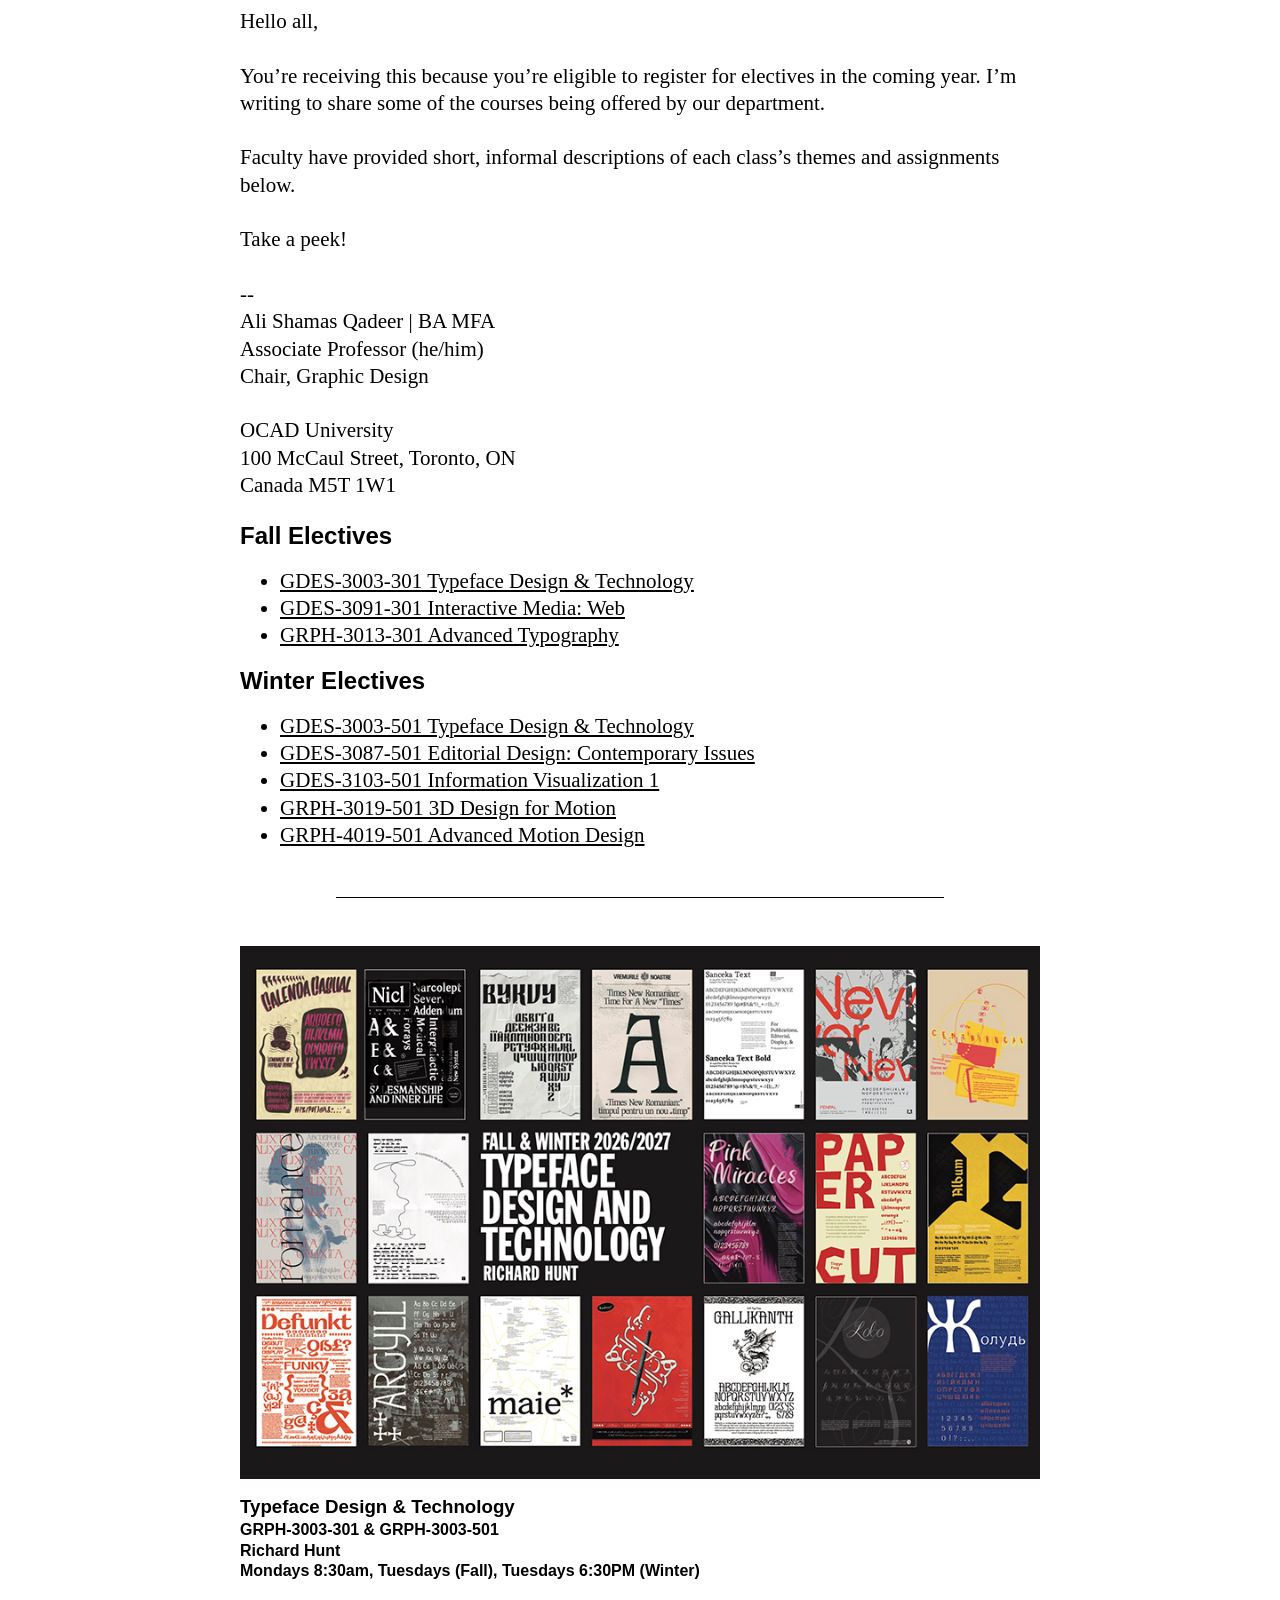
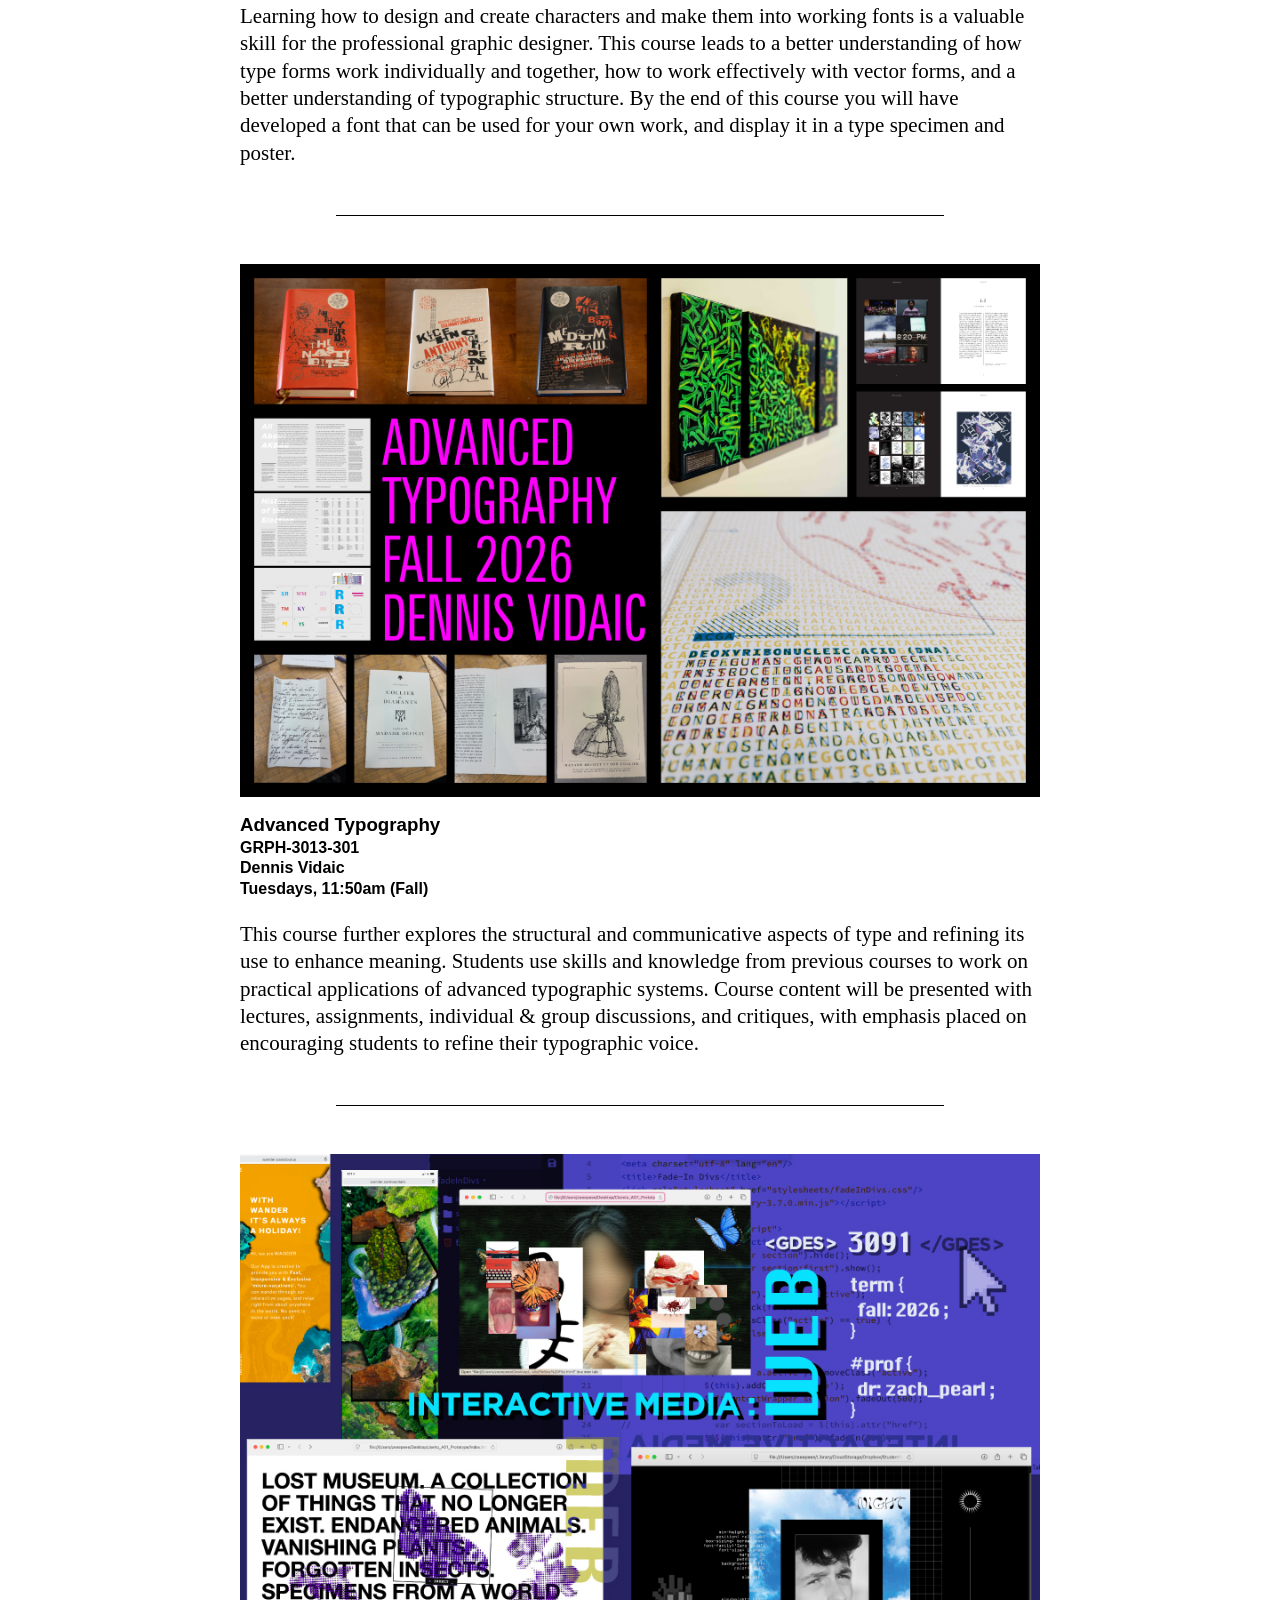
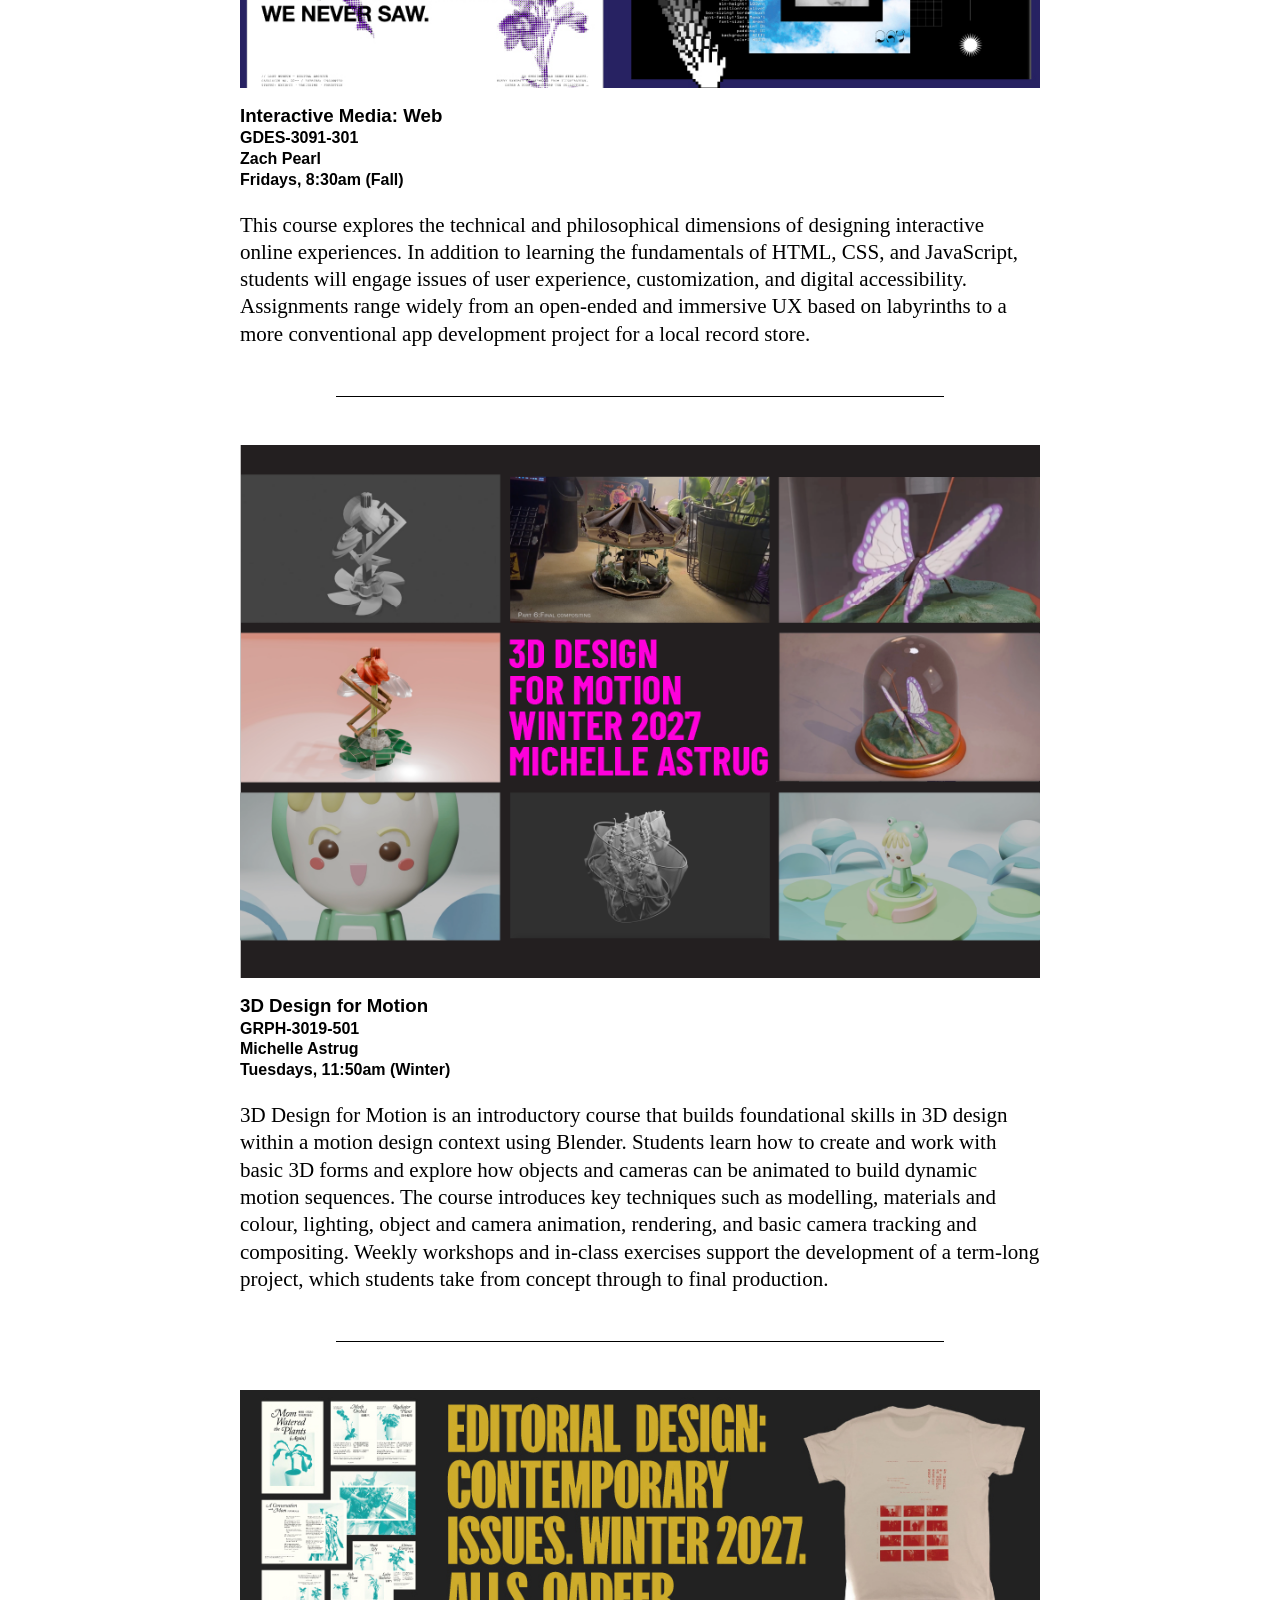
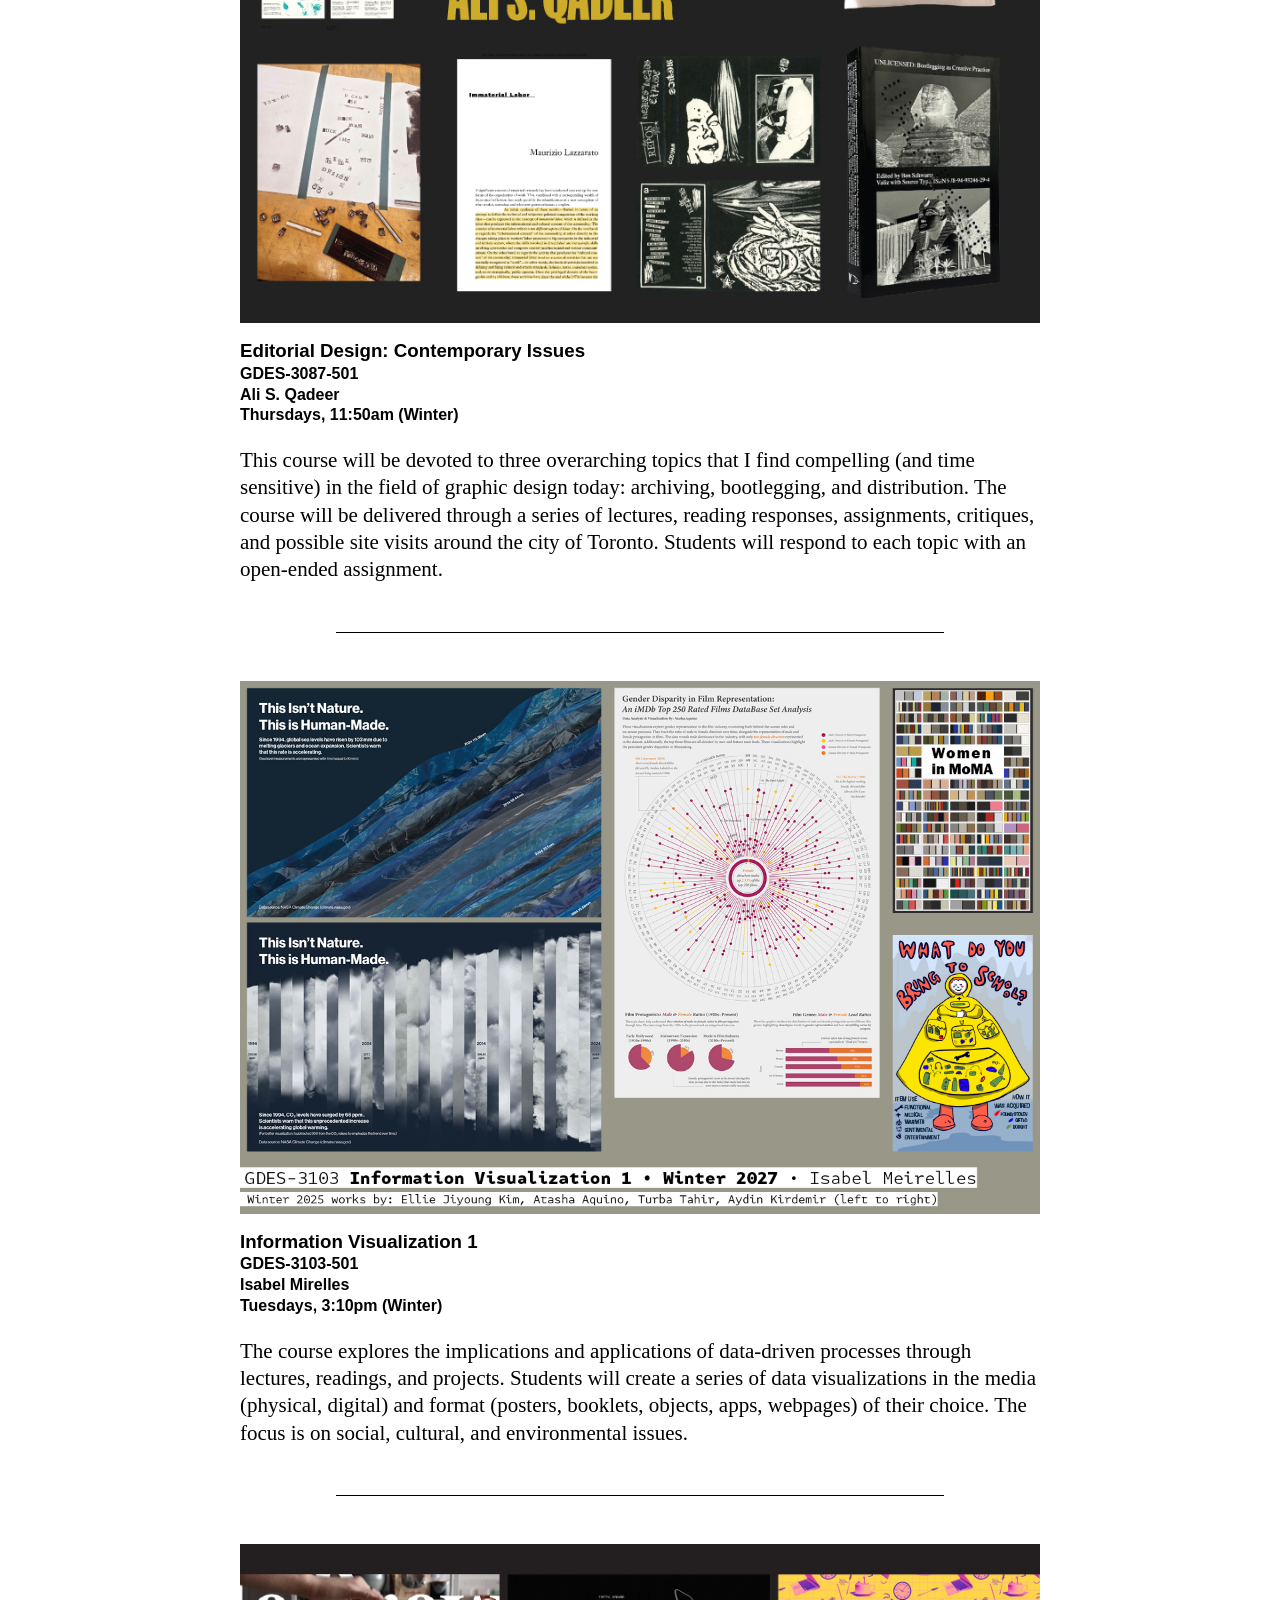
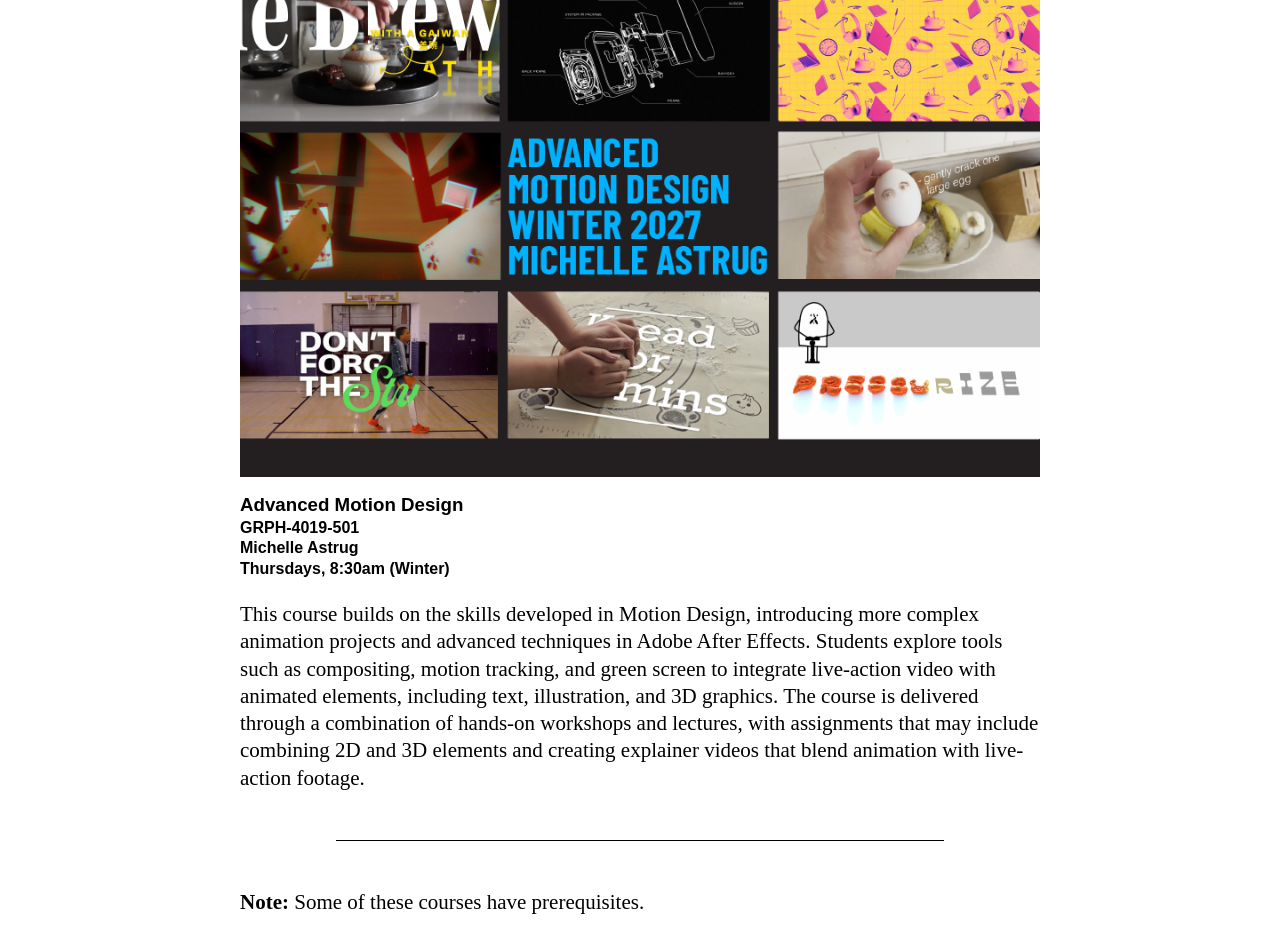
==== electives.html @ f7ad2644 "added Isabel" ====
<html>
    <head>
        <link rel="stylesheet" href="css/main.css" />
        <title>2026-7 Graphic Design Electives</title>
    </head>
    <body>
        <div class="container">
            <p>
Hello all,
<br /><br />
You’re receiving this because you’re eligible to register for electives in the coming year. I’m writing to share some of the courses being offered by our department.
<br /><br />
Faculty have provided short, informal descriptions of each class’s themes and assignments below.
<br /><br />
Take a peek!
<br /><br />
-- <br />
Ali Shamas Qadeer | BA MFA<br />
Associate Professor (he/him)<br />
Chair, Graphic Design<br />
<br />
OCAD University<br />
100 McCaul Street, Toronto, ON<br />
Canada M5T 1W1
</p>



<h2>Fall Electives</h2>
<ul>
<li><a href="#GDES-3003">GDES-3003-301 Typeface Design & Technology</a></li>
<!-- <li><a href="#GDES-3087-301">GDES-3087-301 Editorial Design: Contemporary Issues</a></li> -->
<li><a href="#GDES-3091-301">GDES-3091-301 Interactive Media: Web</a></li>
<li><a href="#GRPH-3013-301">GRPH-3013-301 Advanced Typography</a></li>
</ul>

<h2>Winter Electives</h2>
<ul>
<li><a href="#GDES-3003">GDES-3003-501 Typeface Design & Technology</a></li>
<!-- <li><a href="#GDES-3008-501">GDES-3008-501 Strategic Branding: Institution</a></li> 
--><li><a href="#GDES-3087-501">GDES-3087-501 Editorial Design: Contemporary Issues</a></li>
<!--
<li><a href="#GDES-3091-501">GDES-3091-501 Interactive Media: Web</a></li>
<li><a href="#GDES-3092-501">GDES-3092-501 Interactive Media: Space</a></li>
-->
<li><a href="#GDES-3103-501">GDES-3103-501 Information Visualization 1</a></li>

<!--
<li><a href="#GDES-S2003-501">GDES-S2003-501 Computational Dialogues</a></li>-->
<li><a href="#GRPH-3019-501">GRPH-3019-501 3D Design for Motion</a></li>
<li><a href="#GRPH-4019-501">GRPH-4019-501 Advanced Motion Design</a></li>
</ul>

<hr />

<div class="course" id="GDES-3003">
    <img src="image/GDES-3003.jpg" />
<h3>Typeface Design & Technology</h3>
<h4>GRPH-3003-301 & GRPH-3003-501</h4>
<h4>Richard Hunt</h4>
<h4>Mondays	8:30am, Tuesdays (Fall), Tuesdays 6:30PM (Winter)</h4>
<p>
Learning how to design and create characters and make them into working fonts is a valuable skill for the professional graphic designer. This course leads to a better understanding of how type forms work individually and together, how to work effectively  with vector forms, and a better understanding of typographic structure. By the end of this course you will have developed a font that can be used for your own work, and display it in a type specimen and poster. 
</p>
</div>

<hr  / >

<div class="course" id="GRPH-3013-301">
    <img src="image/GRPH-3013-301.jpg" />
<h3>Advanced Typography</h3>
<h4>GRPH-3013-301</h4>
<h4>Dennis Vidaic</h4>
<h4>Tuesdays, 11:50am (Fall)</h4>
<p>
This course further explores the structural and communicative aspects of type and refining its use to enhance meaning. Students use skills and knowledge from previous courses to work on practical applications of advanced typographic systems. Course content will be presented with lectures, assignments, individual & group discussions, and critiques, with emphasis placed on encouraging students to refine their typographic voice.
</p>
</div>

<hr  / >

<div class="course" id="GDES-3091-301">
    <img src="image/GDES-3091-301.jpg" />
<h3>Interactive Media: Web</h3>
<h4>GDES-3091-301</h4>
<h4>Zach Pearl</h4>
<h4>Fridays, 8:30am (Fall)</h4>
<p>
This course explores the technical and philosophical dimensions of designing interactive online experiences. In addition to learning the fundamentals of HTML, CSS, and JavaScript, students will engage issues of user experience, customization, and digital accessibility. Assignments range widely from an open-ended and immersive UX based on labyrinths to a more conventional app development project for a local record store.
</p>
</div>

<hr  / >

<div class="course" id="GRPH-3019-501">
    <img src="image/GRPH-3019-501.png" />
<h3>3D Design for Motion</h3>
<h4>GRPH-3019-501</h4>
<h4>Michelle Astrug</h4>
<h4>Tuesdays, 11:50am (Winter)</h4>
<p>
3D Design for Motion is an introductory course that builds foundational skills in 3D design within a motion design context using Blender. Students learn how to create and work with basic 3D forms and explore how objects and cameras can be animated to build dynamic motion sequences. The course introduces key techniques such as modelling, materials and colour, lighting, object and camera animation, rendering, and basic camera tracking and compositing. Weekly workshops and in-class exercises support the development of a term-long project, which students take from concept through to final production.
</p>
</div>

<hr  / >

<div class="course" id="GDES-3087-501">
    <img src="image/GDES-3087-501.jpg" />
<h3>Editorial Design: Contemporary Issues</h3>
<h4>GDES-3087-501</h4>
<h4>Ali S. Qadeer</h4>
<h4>Thursdays, 11:50am (Winter)</h4>
<p>
This course will be devoted to three overarching topics that I find compelling (and time sensitive) in the field of graphic design today: archiving, bootlegging, and distribution. The course will be delivered through a series of lectures, reading responses, assignments, critiques, and possible site visits around the city of Toronto. Students will respond to each topic with an open-ended assignment. 
</p>
</div>

<hr  / >


<div class="course" id="GDES-3103-501">
    <img src="image/GDES-3103-501.jpg" />
<h3>Information Visualization 1</h3>
<h4>GDES-3103-501</h4>
<h4>Isabel Mirelles</h4>
<h4>Tuesdays, 3:10pm (Winter)</h4>
<p>
The course explores the implications and applications of data-driven processes through lectures, readings, and projects. Students will create a series of data visualizations in the media (physical, digital) and format (posters, booklets, objects, apps, webpages) of their choice. The focus is on social, cultural, and environmental issues. 
</p>
</div>

<hr  / >

<div class="course" id="GRPH-4019-501">
    <img src="image/GRPH-4019-501.png" />
<h3>Advanced Motion Design</h3>
<h4>GRPH-4019-501</h4>
<h4>Michelle Astrug</h4>
<h4>Thursdays, 8:30am (Winter)</h4>
<p>
This course builds on the skills developed in Motion Design, introducing more complex animation projects and advanced techniques in Adobe After Effects. Students explore tools such as compositing, motion tracking, and green screen to integrate live-action video with animated elements, including text, illustration, and 3D graphics. The course is delivered through a combination of hands-on workshops and lectures, with assignments that may include combining 2D and 3D elements and creating explainer videos that blend animation with live-action footage.
</p>
</div>

<hr  / >



<p>
    <strong>Note:</strong> Some of these courses have prerequisites. 
</p>

        </div>
    </body>
</html>
---- css/main.css ----
body {
                font-family:"Times New Roman", serif;
                line-height:1.3;
                
            }

            a:link,
            a:visited {
                color:inherit;
            }

            a:hover, a:active {
                text-decoration: none;;
            }


            img {
                max-width:100%;
                margin-bottom:1em;
            }

            .container {
                max-width:800px;
                margin:auto;
            }

            h1, h2, h3, h4 {
                margin: 0;
                font-family:Arial, Helvetica, sans-serif
            }

            p {
                margin-bottom:1em;
                font-size:21px;
            }

            li {
                font-size:21px;
            }

            hr {
                border:none;
                border-top:1px solid #000;
                margin:3em 6em;
            }
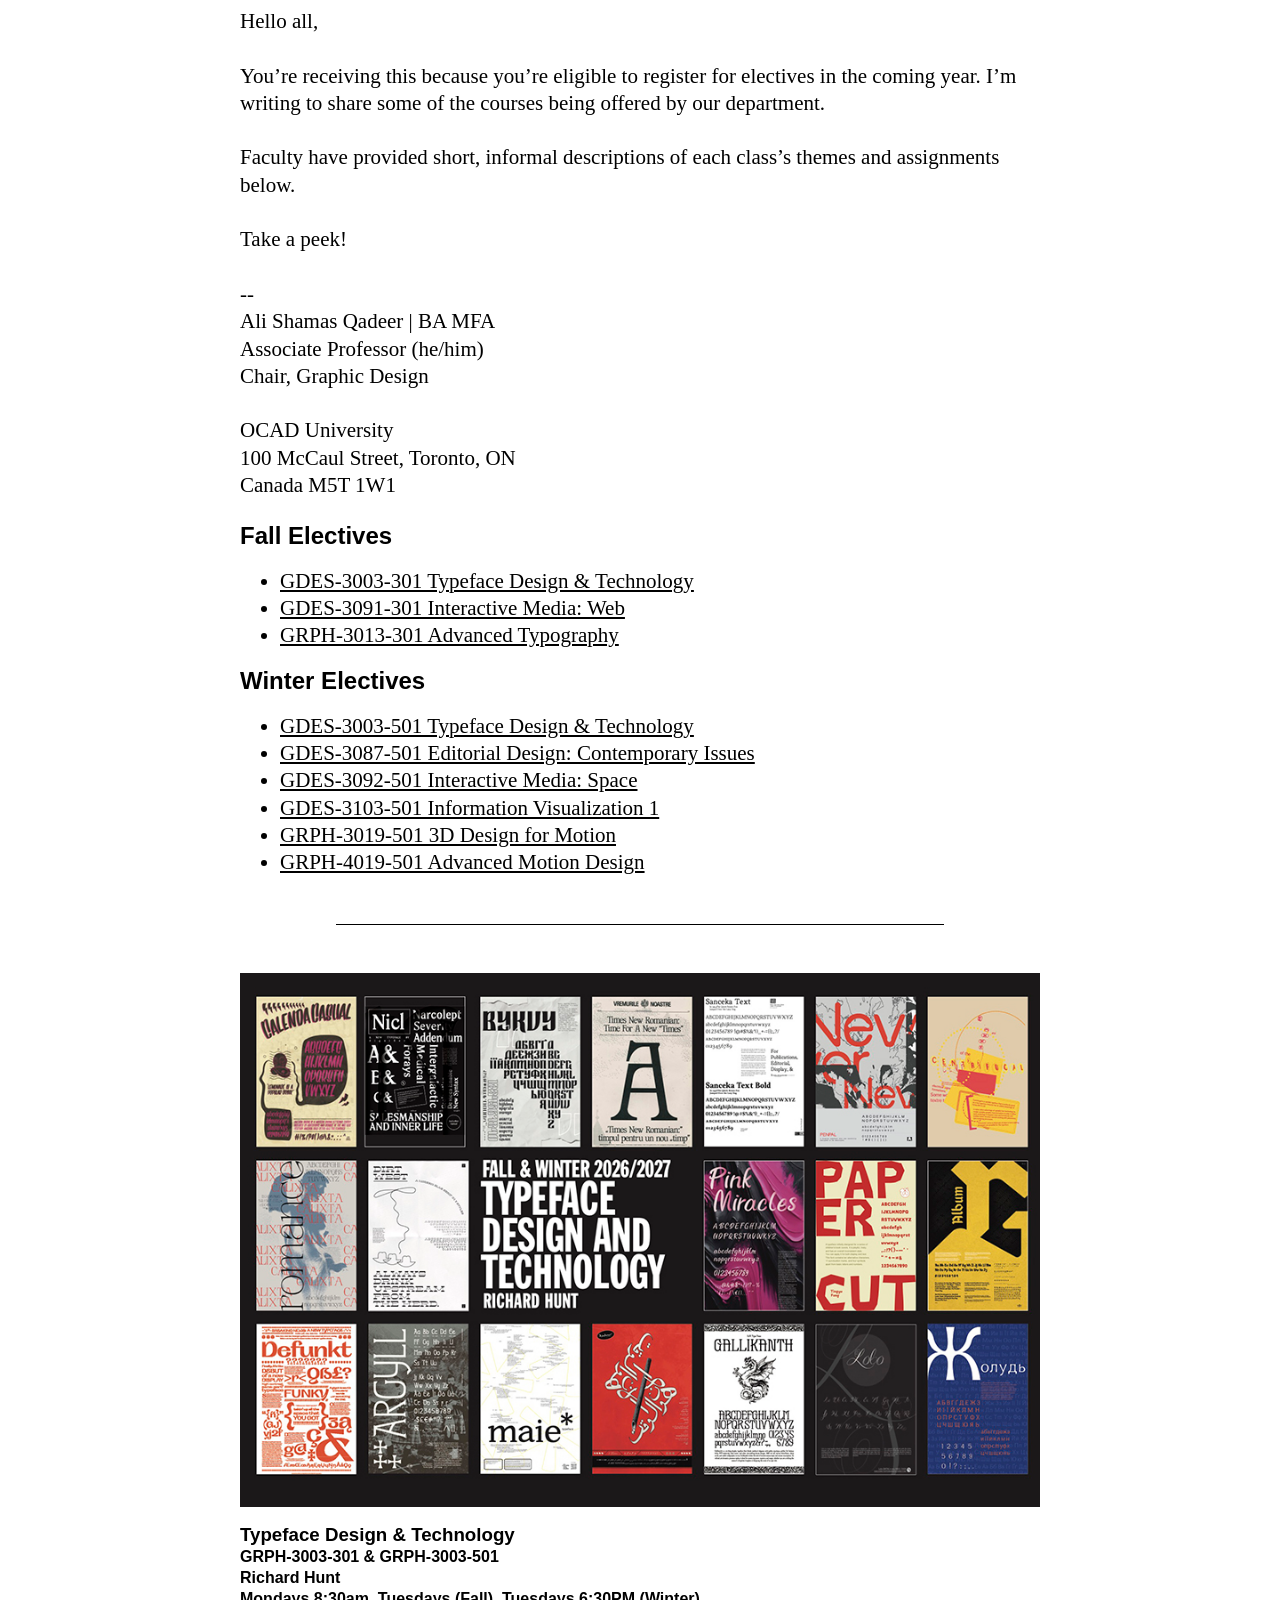
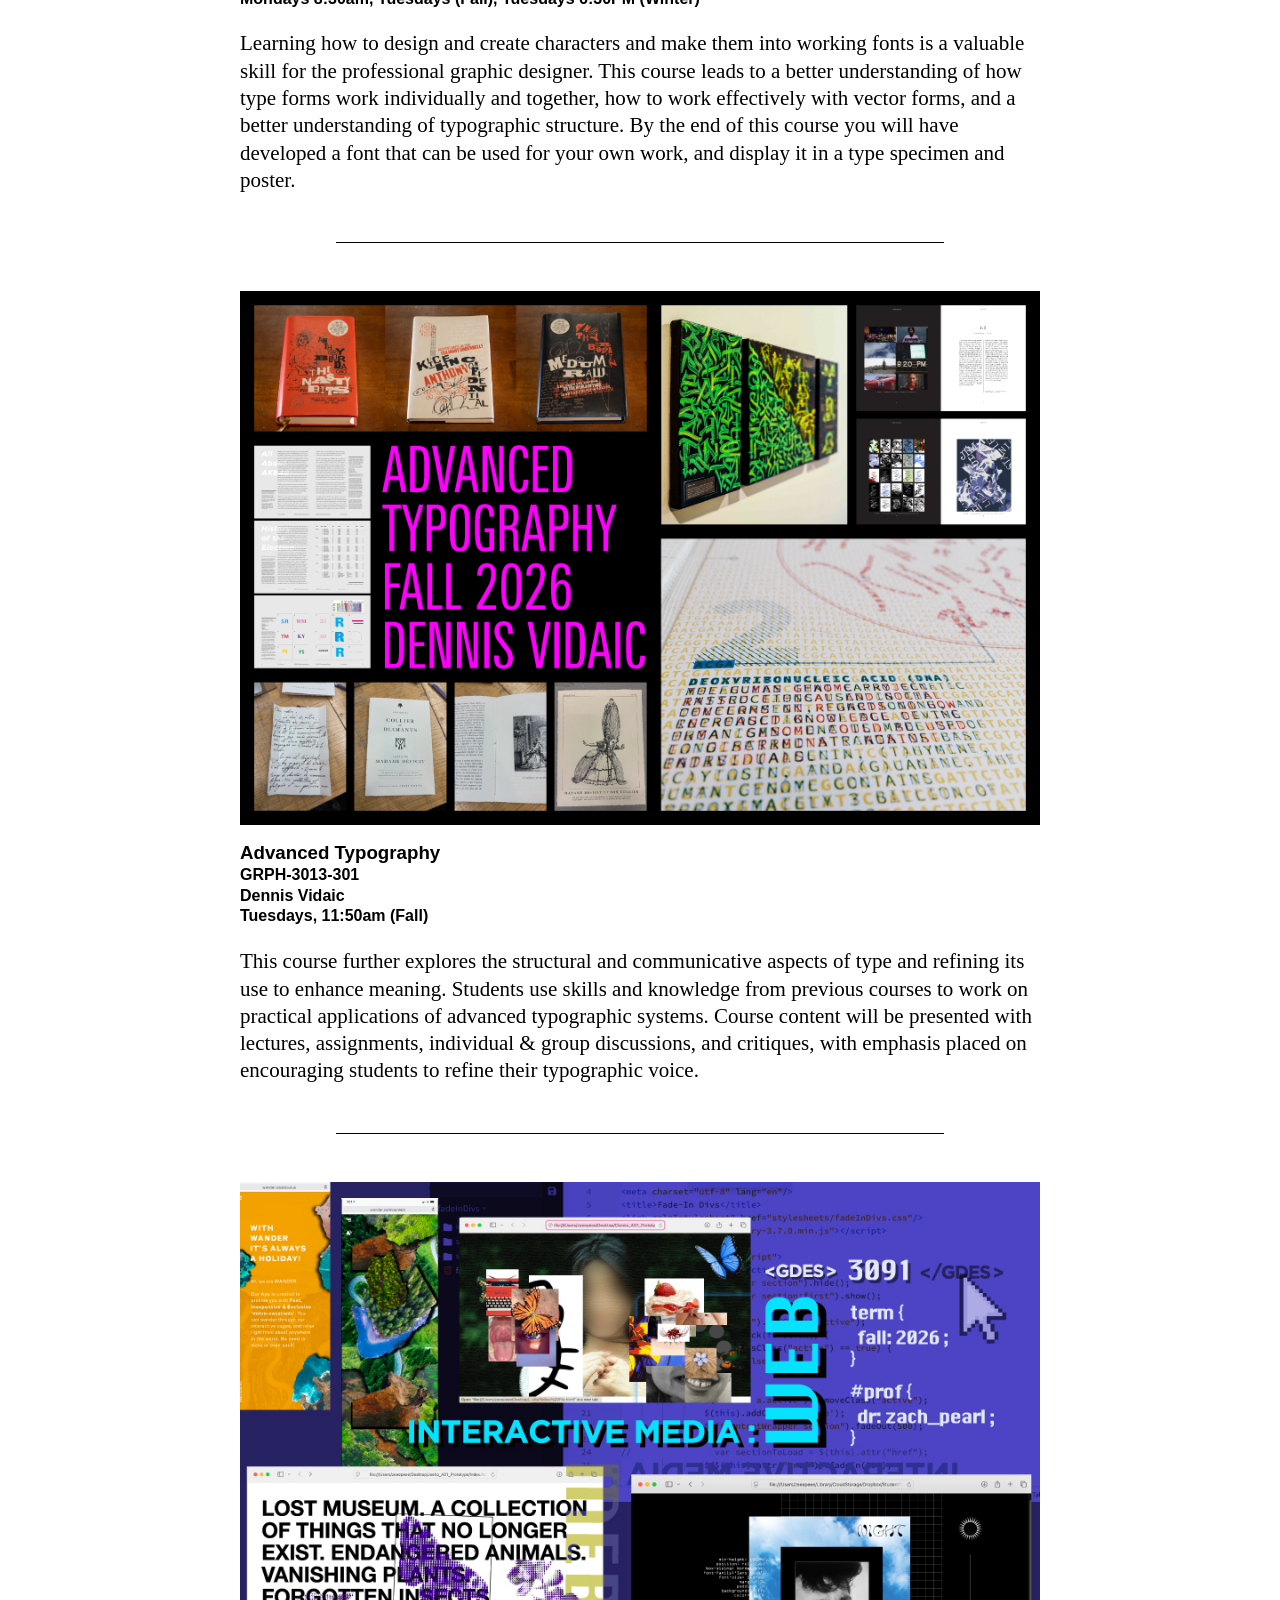
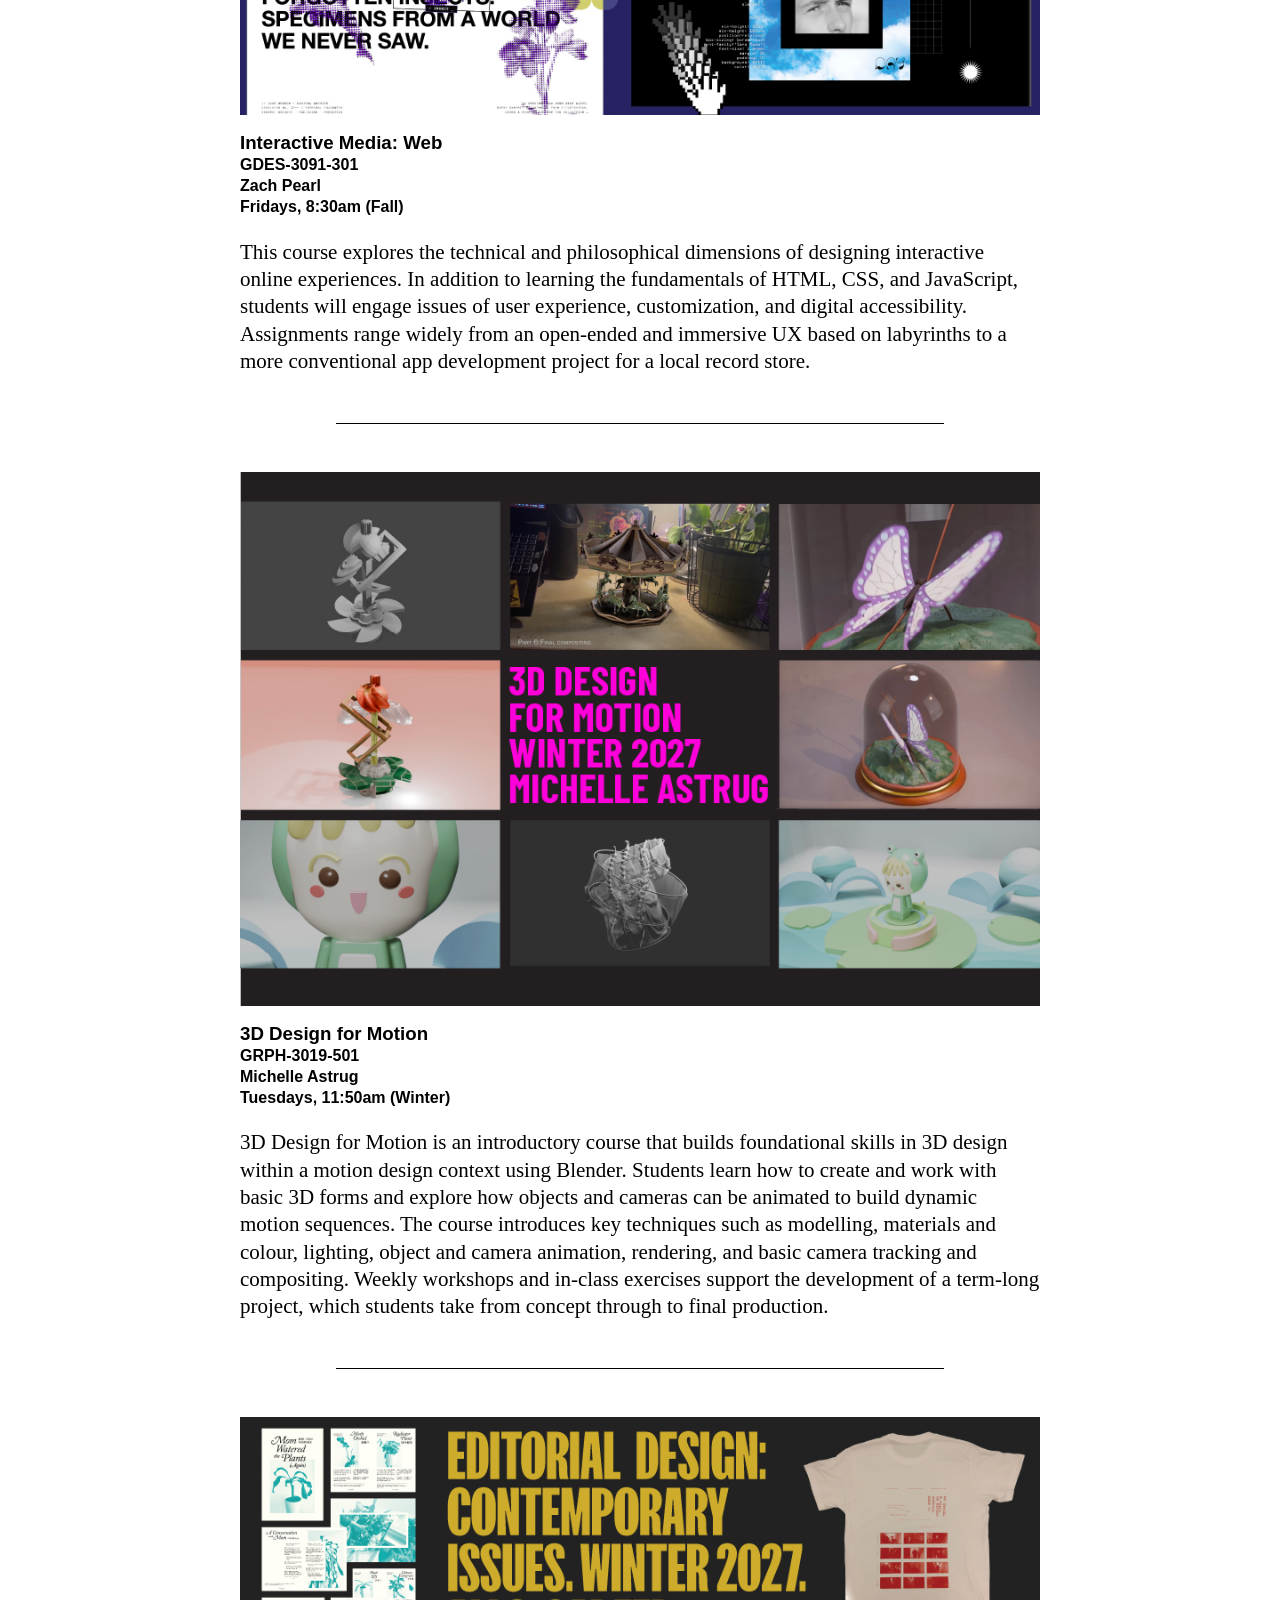
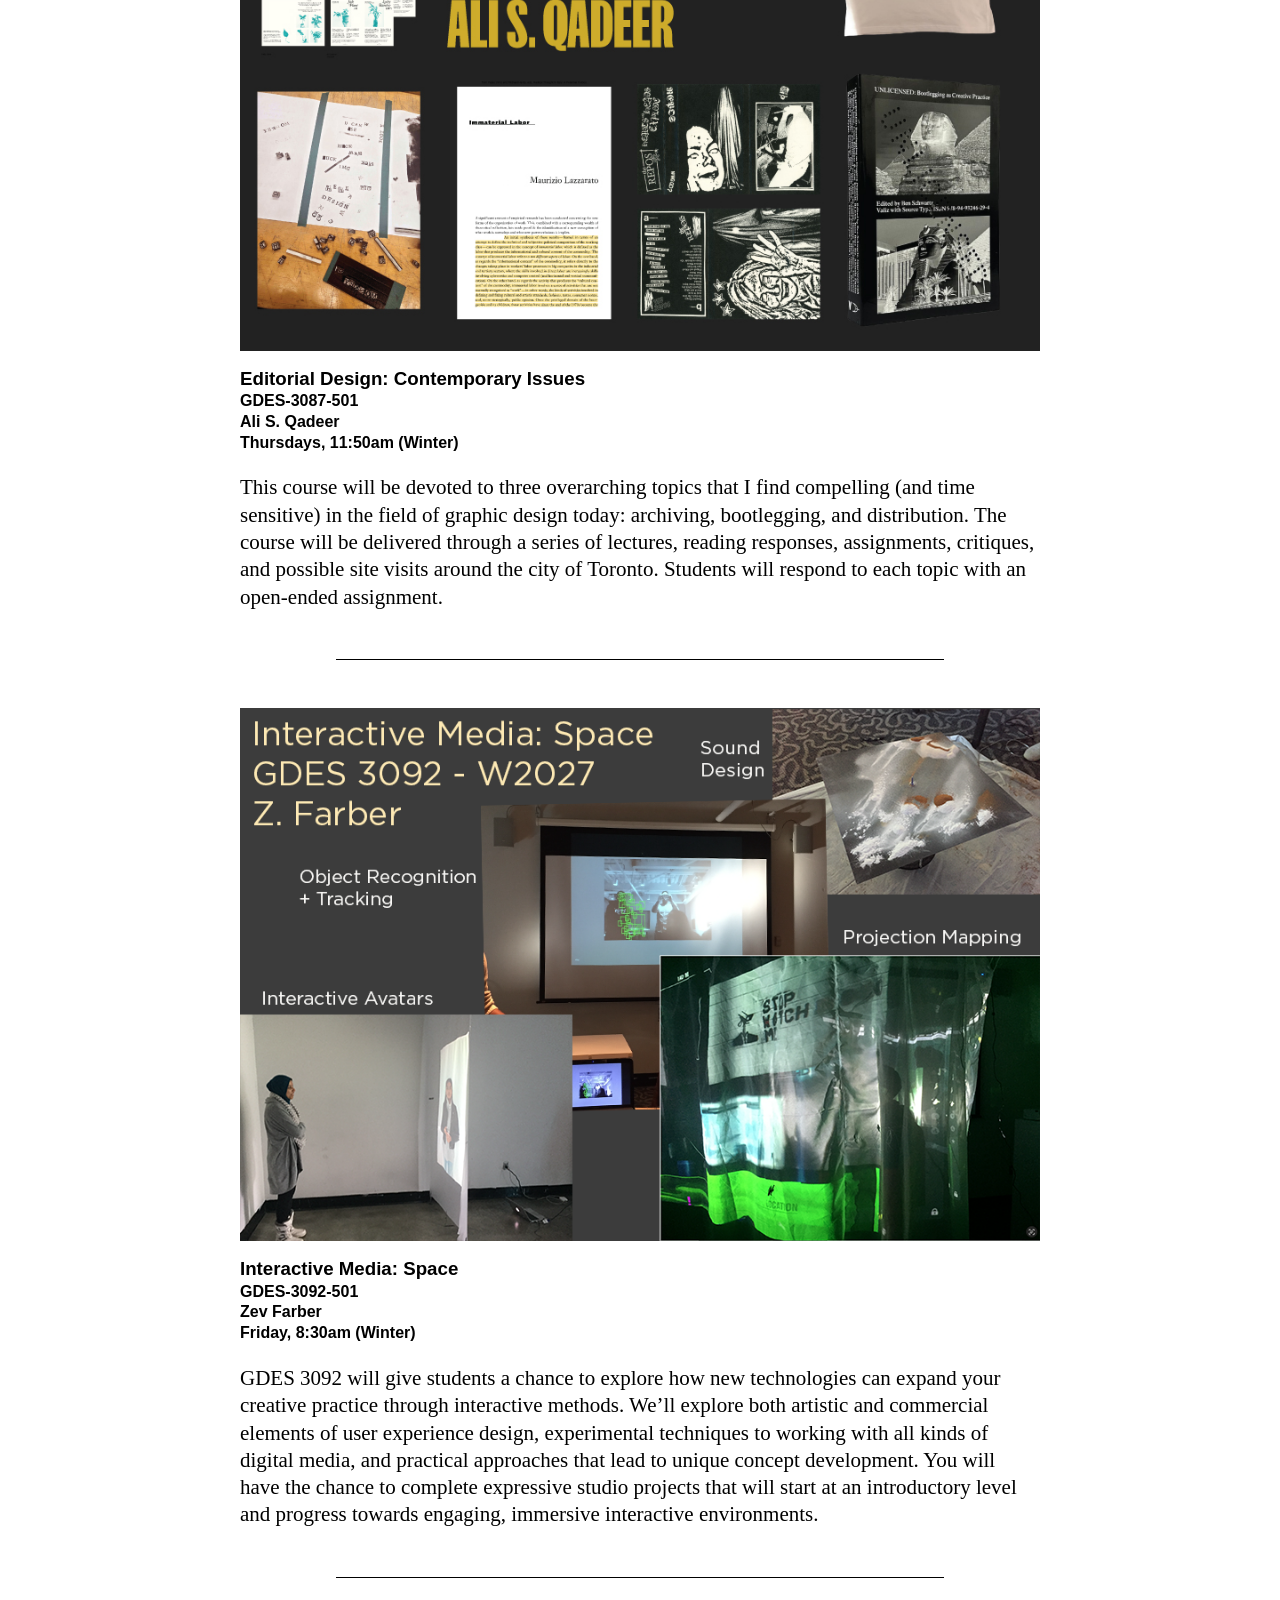
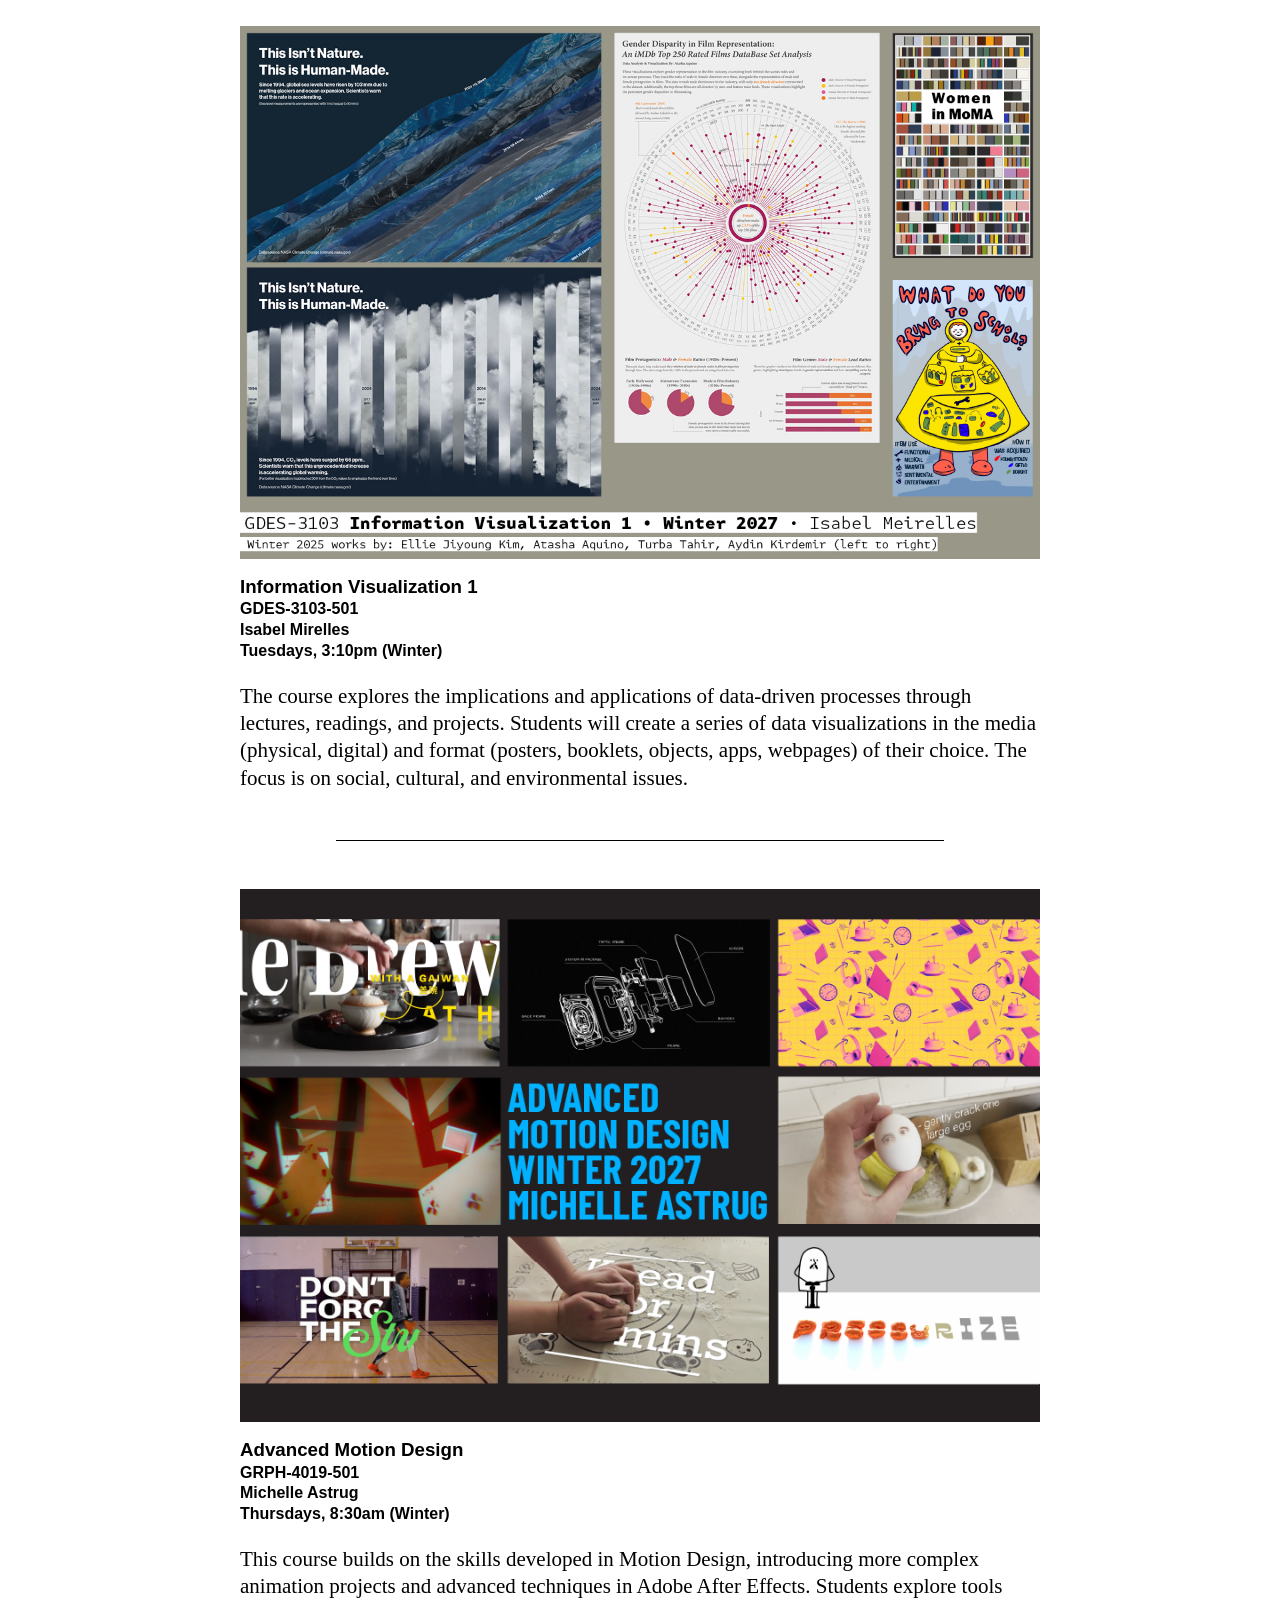
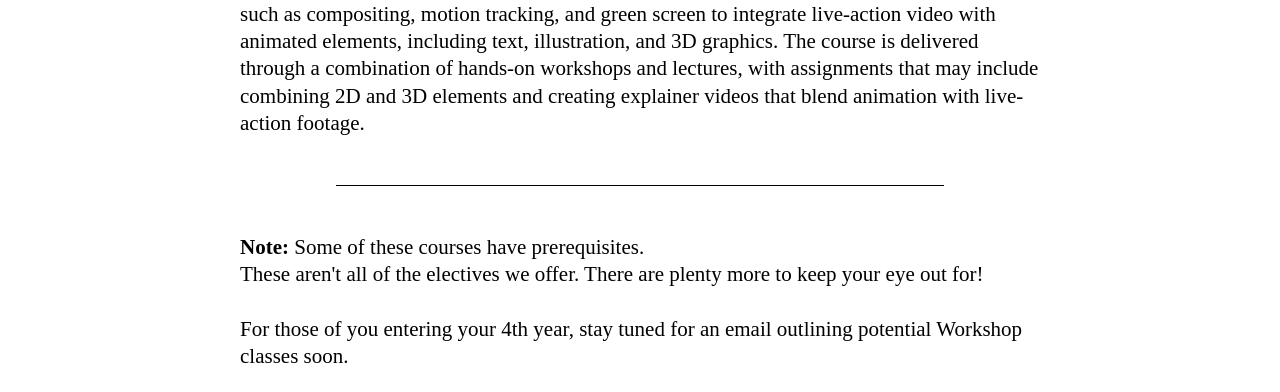
==== commit 0edfcebd: "added Zev" ====
--- a/electives.html
+++ b/electives.html
@@ -37,16 +37,15 @@
 <h2>Winter Electives</h2>
 <ul>
 <li><a href="#GDES-3003">GDES-3003-501 Typeface Design & Technology</a></li>
-<!-- <li><a href="#GDES-3008-501">GDES-3008-501 Strategic Branding: Institution</a></li> 
---><li><a href="#GDES-3087-501">GDES-3087-501 Editorial Design: Contemporary Issues</a></li>
-<!--
-<li><a href="#GDES-3091-501">GDES-3091-501 Interactive Media: Web</a></li>
+<!-- <li><a href="#GDES-3008-501">GDES-3008-501 Strategic Branding: Institution</a></li> -->
+<li><a href="#GDES-3087-501">GDES-3087-501 Editorial Design: Contemporary Issues</a></li>
+
+<!-- <li><a href="#GDES-3091-501">GDES-3091-501 Interactive Media: Web</a></li> -->
 <li><a href="#GDES-3092-501">GDES-3092-501 Interactive Media: Space</a></li>
--->
+
 <li><a href="#GDES-3103-501">GDES-3103-501 Information Visualization 1</a></li>
 
-<!--
-<li><a href="#GDES-S2003-501">GDES-S2003-501 Computational Dialogues</a></li>-->
+<!-- <li><a href="#GDES-S2003-501">GDES-S2003-501 Computational Dialogues</a></li> -->
 <li><a href="#GRPH-3019-501">GRPH-3019-501 3D Design for Motion</a></li>
 <li><a href="#GRPH-4019-501">GRPH-4019-501 Advanced Motion Design</a></li>
 </ul>
@@ -118,6 +117,19 @@
 
 <hr  / >
 
+<div class="course" id="GDES-3092-501">
+    <img src="image/GDES-3092-501.png" />
+<h3>Interactive Media: Space</h3>
+<h4>GDES-3092-501</h4>
+<h4>Zev Farber</h4>
+<h4>Friday, 8:30am (Winter)</h4>
+<p>
+GDES 3092 will give students a chance to explore how new technologies can expand your creative practice through interactive methods. We’ll explore both artistic and commercial elements of user experience design, experimental techniques to working with all kinds of digital media, and practical approaches that lead to unique concept development. You will have the chance to complete expressive studio projects that will start at an introductory level and progress towards engaging, immersive interactive environments.  
+</p>
+</div>
+
+<hr  / >
+
 
 <div class="course" id="GDES-3103-501">
     <img src="image/GDES-3103-501.jpg" />
@@ -148,9 +160,11 @@
 
 
 <p>
-    <strong>Note:</strong> Some of these courses have prerequisites. 
+    <strong>Note:</strong> Some of these courses have prerequisites.<br />
+    These aren't all of the electives we offer. There are plenty more to keep your eye out for!
+<br /><br />
+    For those of you entering your 4th year, stay tuned for an email outlining potential Workshop classes soon.
 </p>
-
         </div>
     </body>
 </html>
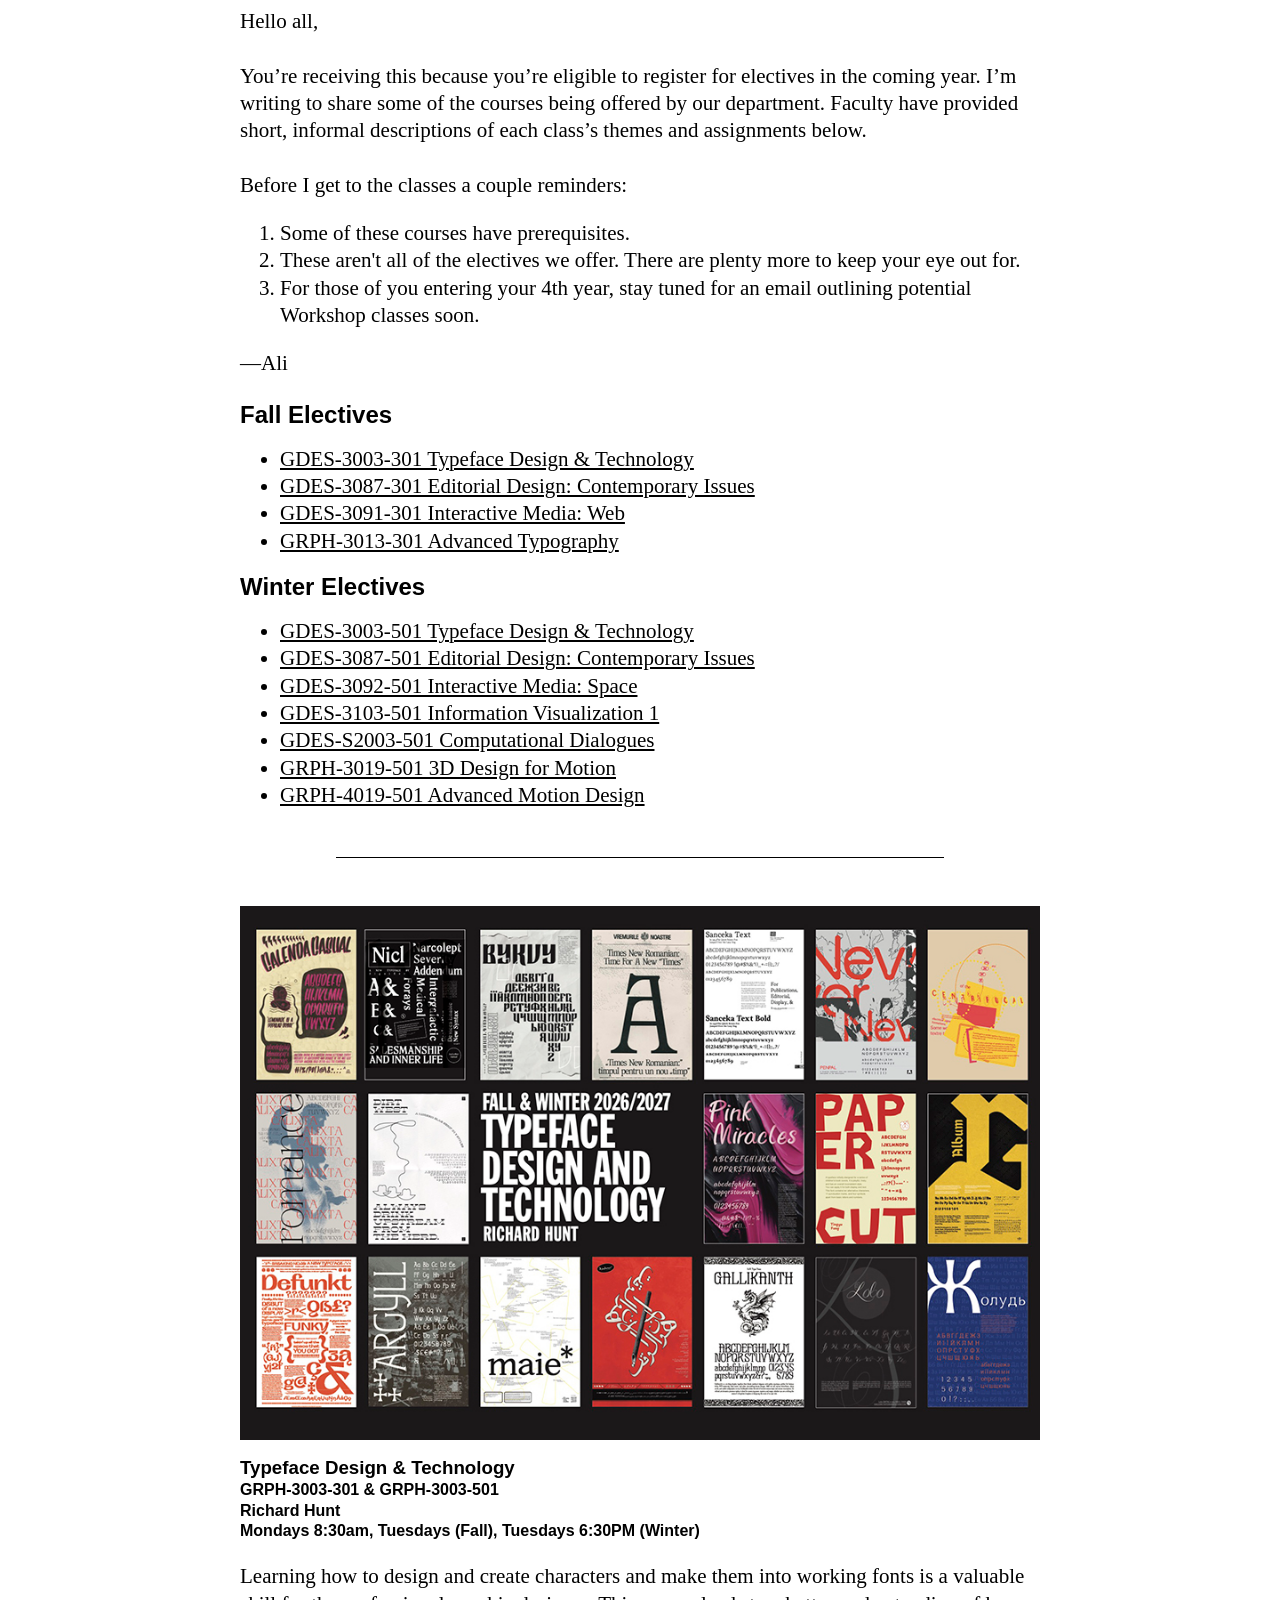
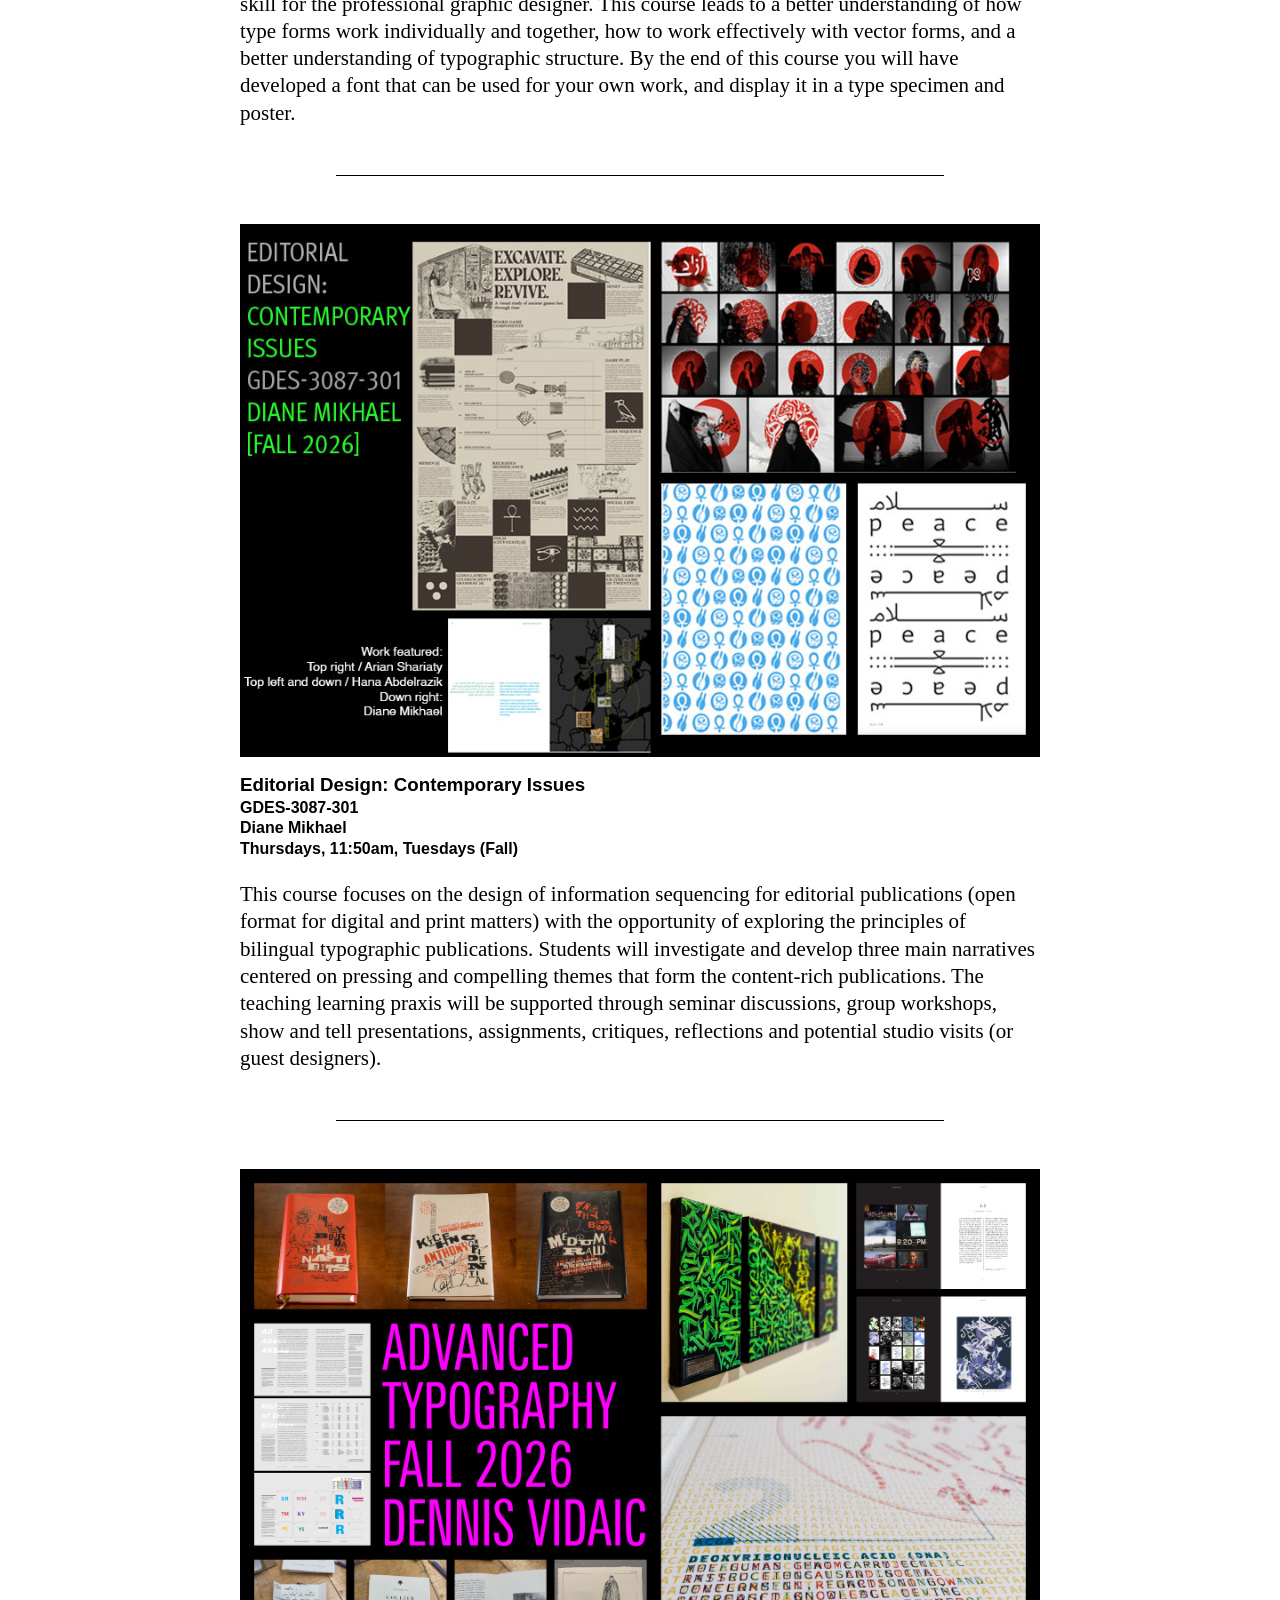
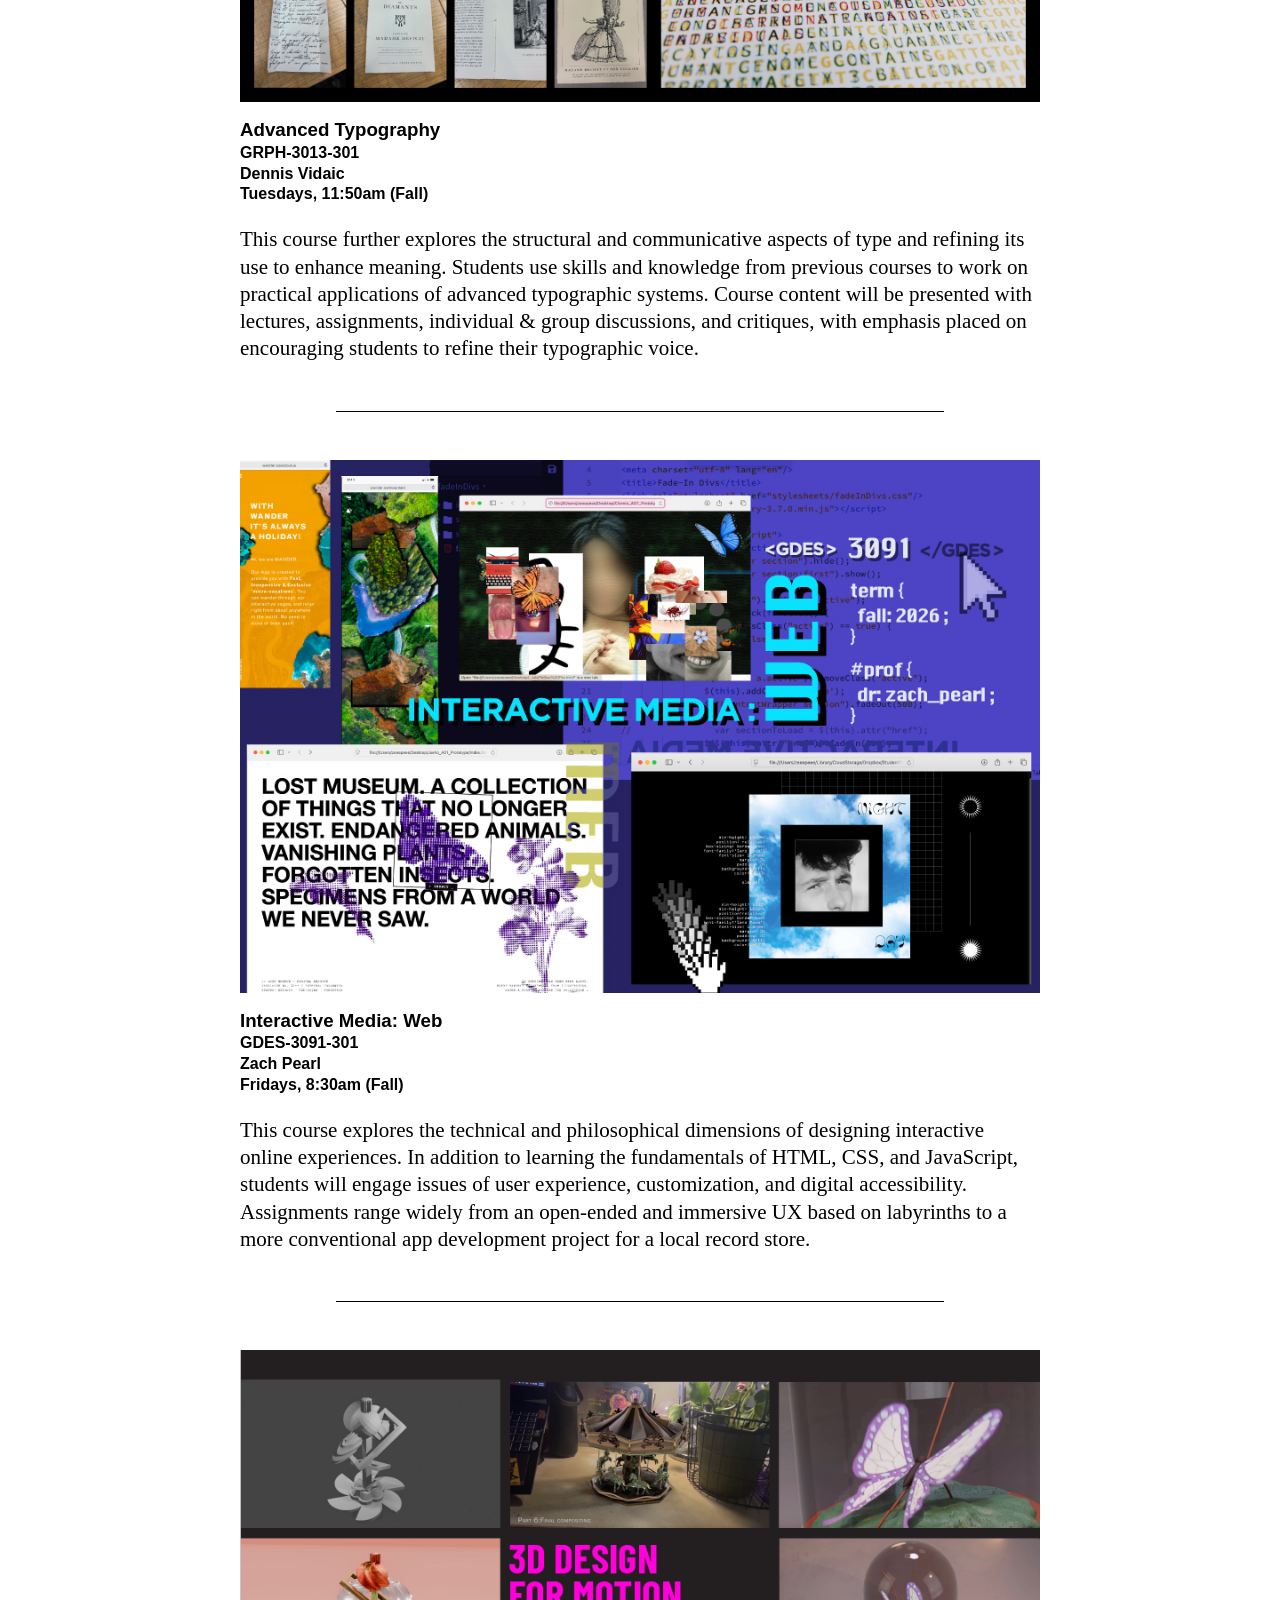
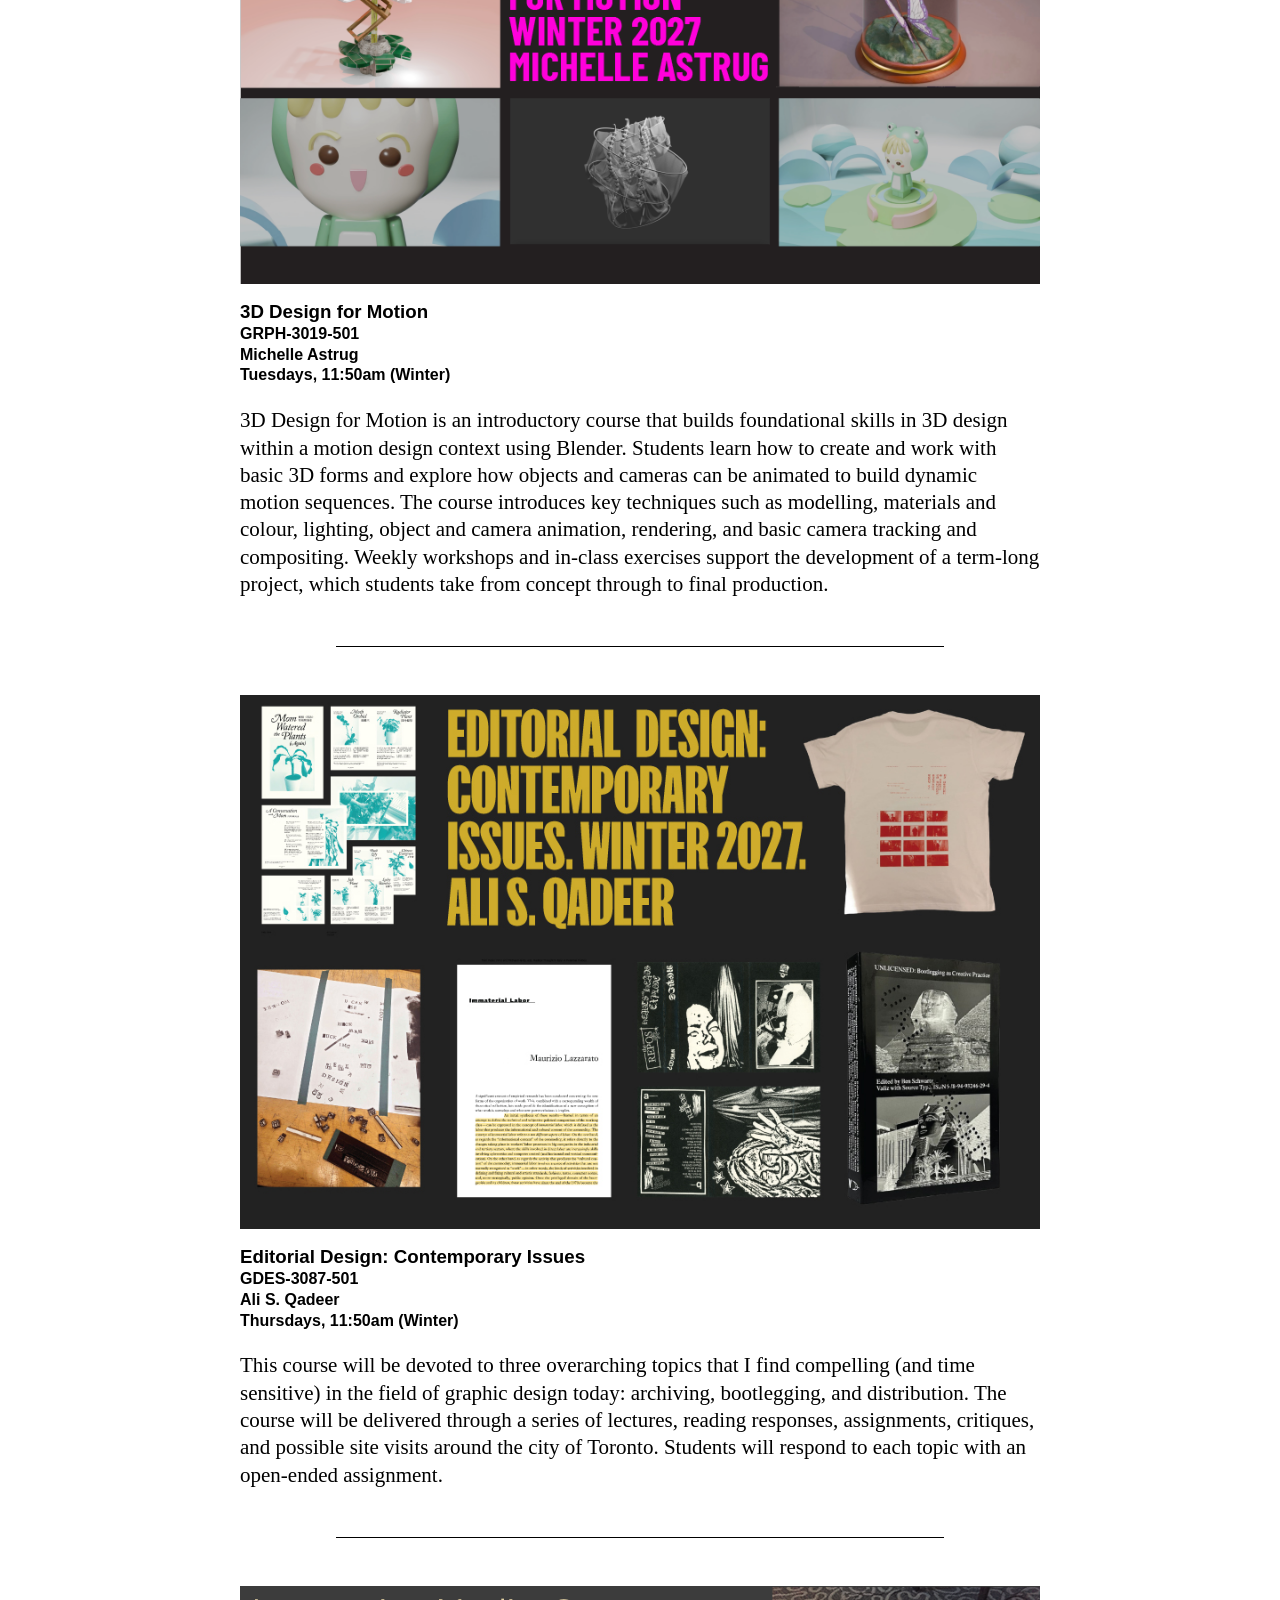
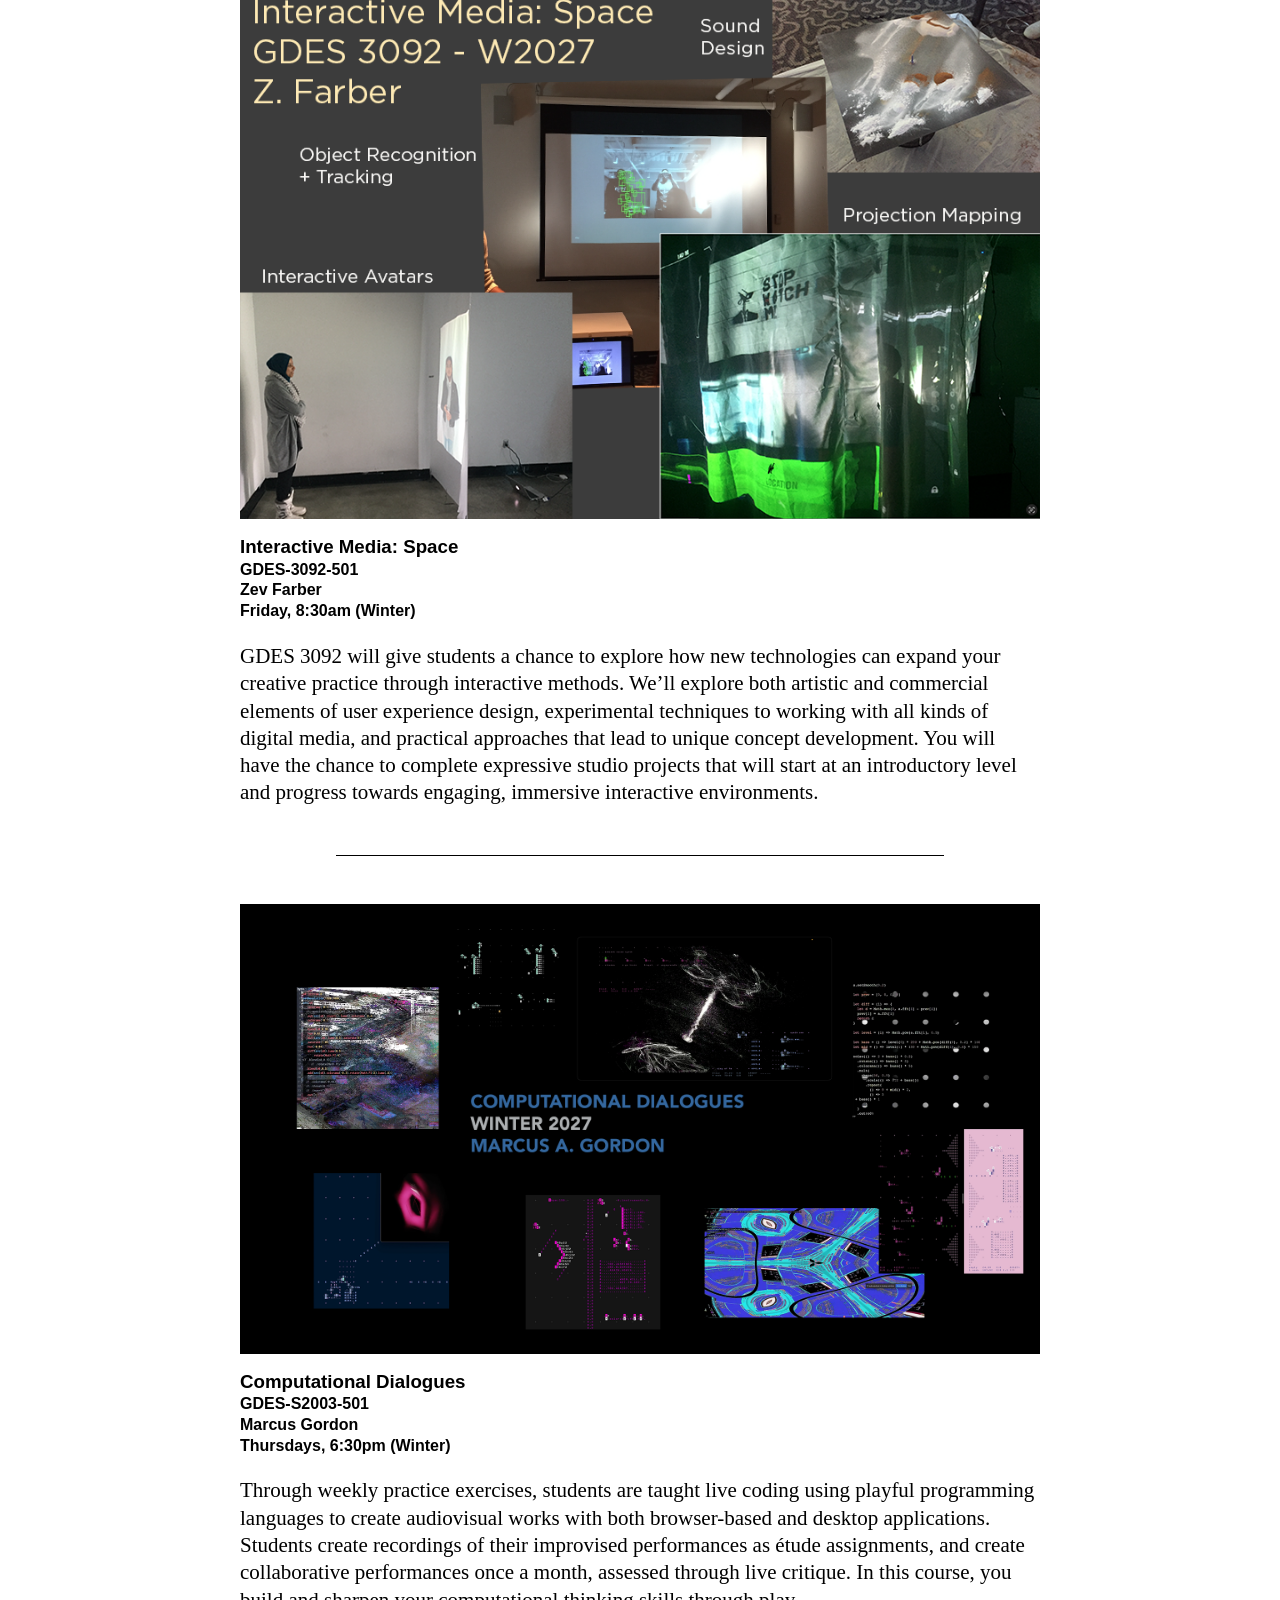
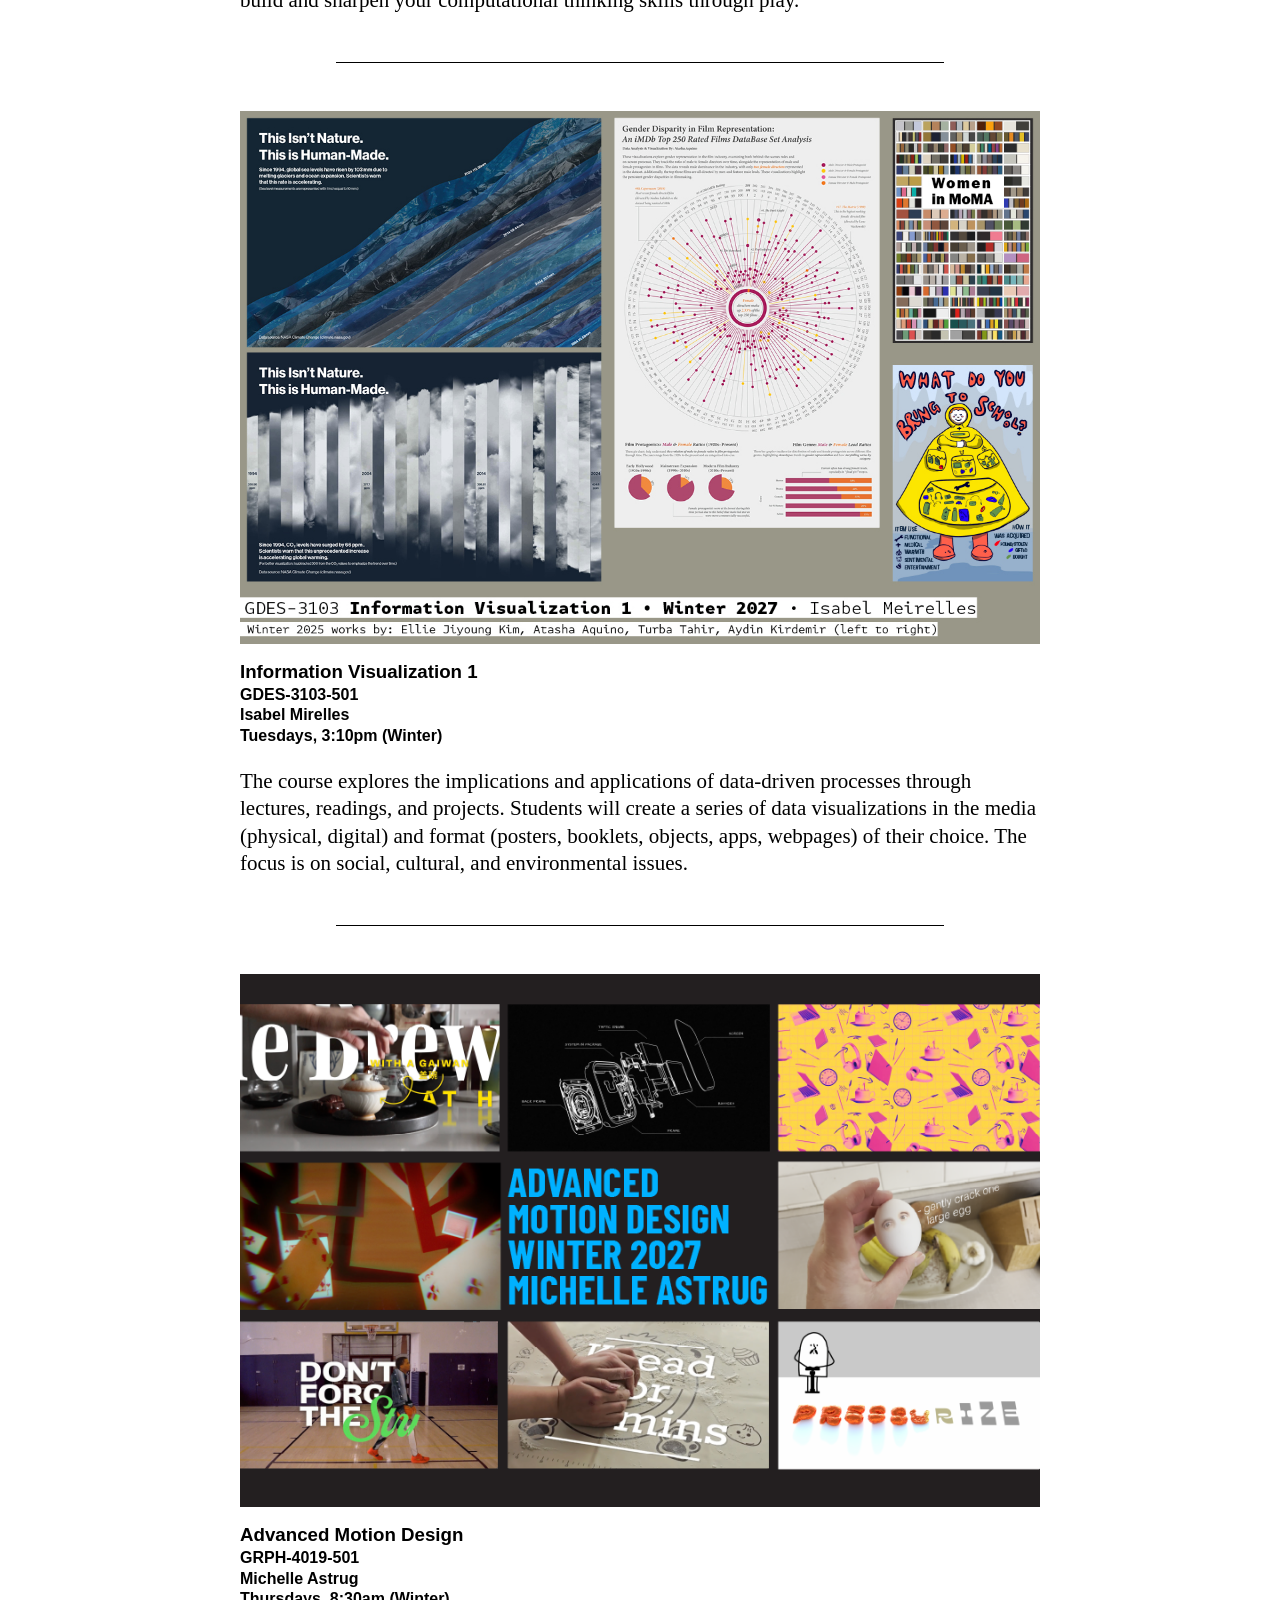
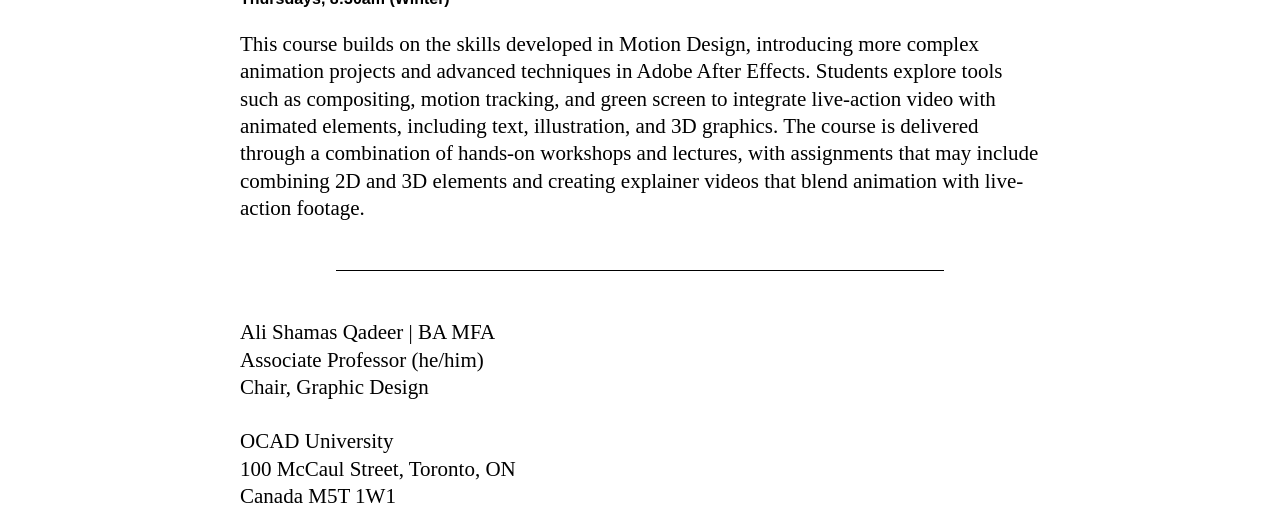
==== commit c6ce8f68: "added courses." ====
--- a/electives.html
+++ b/electives.html
@@ -9,19 +9,17 @@
 Hello all,
 <br /><br />
 You’re receiving this because you’re eligible to register for electives in the coming year. I’m writing to share some of the courses being offered by our department.
-<br /><br />
 Faculty have provided short, informal descriptions of each class’s themes and assignments below.
 <br /><br />
-Take a peek!
-<br /><br />
--- <br />
-Ali Shamas Qadeer | BA MFA<br />
-Associate Professor (he/him)<br />
-Chair, Graphic Design<br />
-<br />
-OCAD University<br />
-100 McCaul Street, Toronto, ON<br />
-Canada M5T 1W1
+ Before I get to the classes a couple reminders:
+<ol>
+ <li>Some of these courses have prerequisites.</li>
+<li>These aren't all of the electives we offer. There are plenty more to keep your eye out for.</li>
+<li>For those of you entering your 4th year, stay tuned for an email outlining potential Workshop classes soon.</li>
+</ol>
+</p>
+<p>
+    —Ali
 </p>
 
 
@@ -29,7 +27,7 @@
 <h2>Fall Electives</h2>
 <ul>
 <li><a href="#GDES-3003">GDES-3003-301 Typeface Design & Technology</a></li>
-<!-- <li><a href="#GDES-3087-301">GDES-3087-301 Editorial Design: Contemporary Issues</a></li> -->
+<li><a href="#GDES-3087-301">GDES-3087-301 Editorial Design: Contemporary Issues</a></li>
 <li><a href="#GDES-3091-301">GDES-3091-301 Interactive Media: Web</a></li>
 <li><a href="#GRPH-3013-301">GRPH-3013-301 Advanced Typography</a></li>
 </ul>
@@ -45,7 +43,7 @@
 
 <li><a href="#GDES-3103-501">GDES-3103-501 Information Visualization 1</a></li>
 
-<!-- <li><a href="#GDES-S2003-501">GDES-S2003-501 Computational Dialogues</a></li> -->
+<li><a href="#GDES-S2003-501">GDES-S2003-501 Computational Dialogues</a></li>
 <li><a href="#GRPH-3019-501">GRPH-3019-501 3D Design for Motion</a></li>
 <li><a href="#GRPH-4019-501">GRPH-4019-501 Advanced Motion Design</a></li>
 </ul>
@@ -60,6 +58,20 @@
 <h4>Mondays	8:30am, Tuesdays (Fall), Tuesdays 6:30PM (Winter)</h4>
 <p>
 Learning how to design and create characters and make them into working fonts is a valuable skill for the professional graphic designer. This course leads to a better understanding of how type forms work individually and together, how to work effectively  with vector forms, and a better understanding of typographic structure. By the end of this course you will have developed a font that can be used for your own work, and display it in a type specimen and poster. 
+</p>
+</div>
+
+<hr  / >
+
+
+<div class="course" id="GDES-3087-301">
+    <img src="image/GDES-3087-301.jpg" />
+<h3>Editorial Design: Contemporary Issues</h3>
+<h4>GDES-3087-301</h4>
+<h4>Diane Mikhael</h4>
+<h4>Thursdays, 11:50am, Tuesdays (Fall)</h4>
+<p>
+This course focuses on the design of information sequencing for editorial publications (open format for digital and print matters) with the opportunity of exploring the principles of bilingual typographic publications. Students will investigate and develop three main narratives centered on pressing and compelling themes that form the content-rich publications. The teaching learning praxis will be supported through seminar discussions, group workshops, show and tell presentations, assignments, critiques, reflections and potential studio visits (or guest designers).
 </p>
 </div>
 
@@ -130,6 +142,20 @@
 
 <hr  / >
 
+<div class="course" id="GDES-S2003-501">
+    <img src="image/GDES-S2003-501.png" />
+<h3>Computational Dialogues</h3>
+<h4>GDES-S2003-501</h4>
+<h4>Marcus Gordon</h4>
+<h4>Thursdays, 6:30pm (Winter)</h4>
+<p>
+Through weekly practice exercises, students are taught live coding using playful programming languages to create audiovisual works with both browser-based and desktop applications. Students create recordings of their improvised performances as étude assignments, and create collaborative performances once a month, assessed through live critique. In this course, you build and sharpen your computational thinking skills through play.
+</p>
+</div>
+
+<hr  / >
+
+
 
 <div class="course" id="GDES-3103-501">
     <img src="image/GDES-3103-501.jpg" />
@@ -157,14 +183,14 @@
 
 <hr  / >
 
+<P>Ali Shamas Qadeer | BA MFA<br />
+Associate Professor (he/him)<br />
+Chair, Graphic Design<br />
+<br />
+OCAD University<br />
+100 McCaul Street, Toronto, ON<br />
+Canada M5T 1W1</P>
 
-
-<p>
-    <strong>Note:</strong> Some of these courses have prerequisites.<br />
-    These aren't all of the electives we offer. There are plenty more to keep your eye out for!
-<br /><br />
-    For those of you entering your 4th year, stay tuned for an email outlining potential Workshop classes soon.
-</p>
         </div>
     </body>
 </html>
